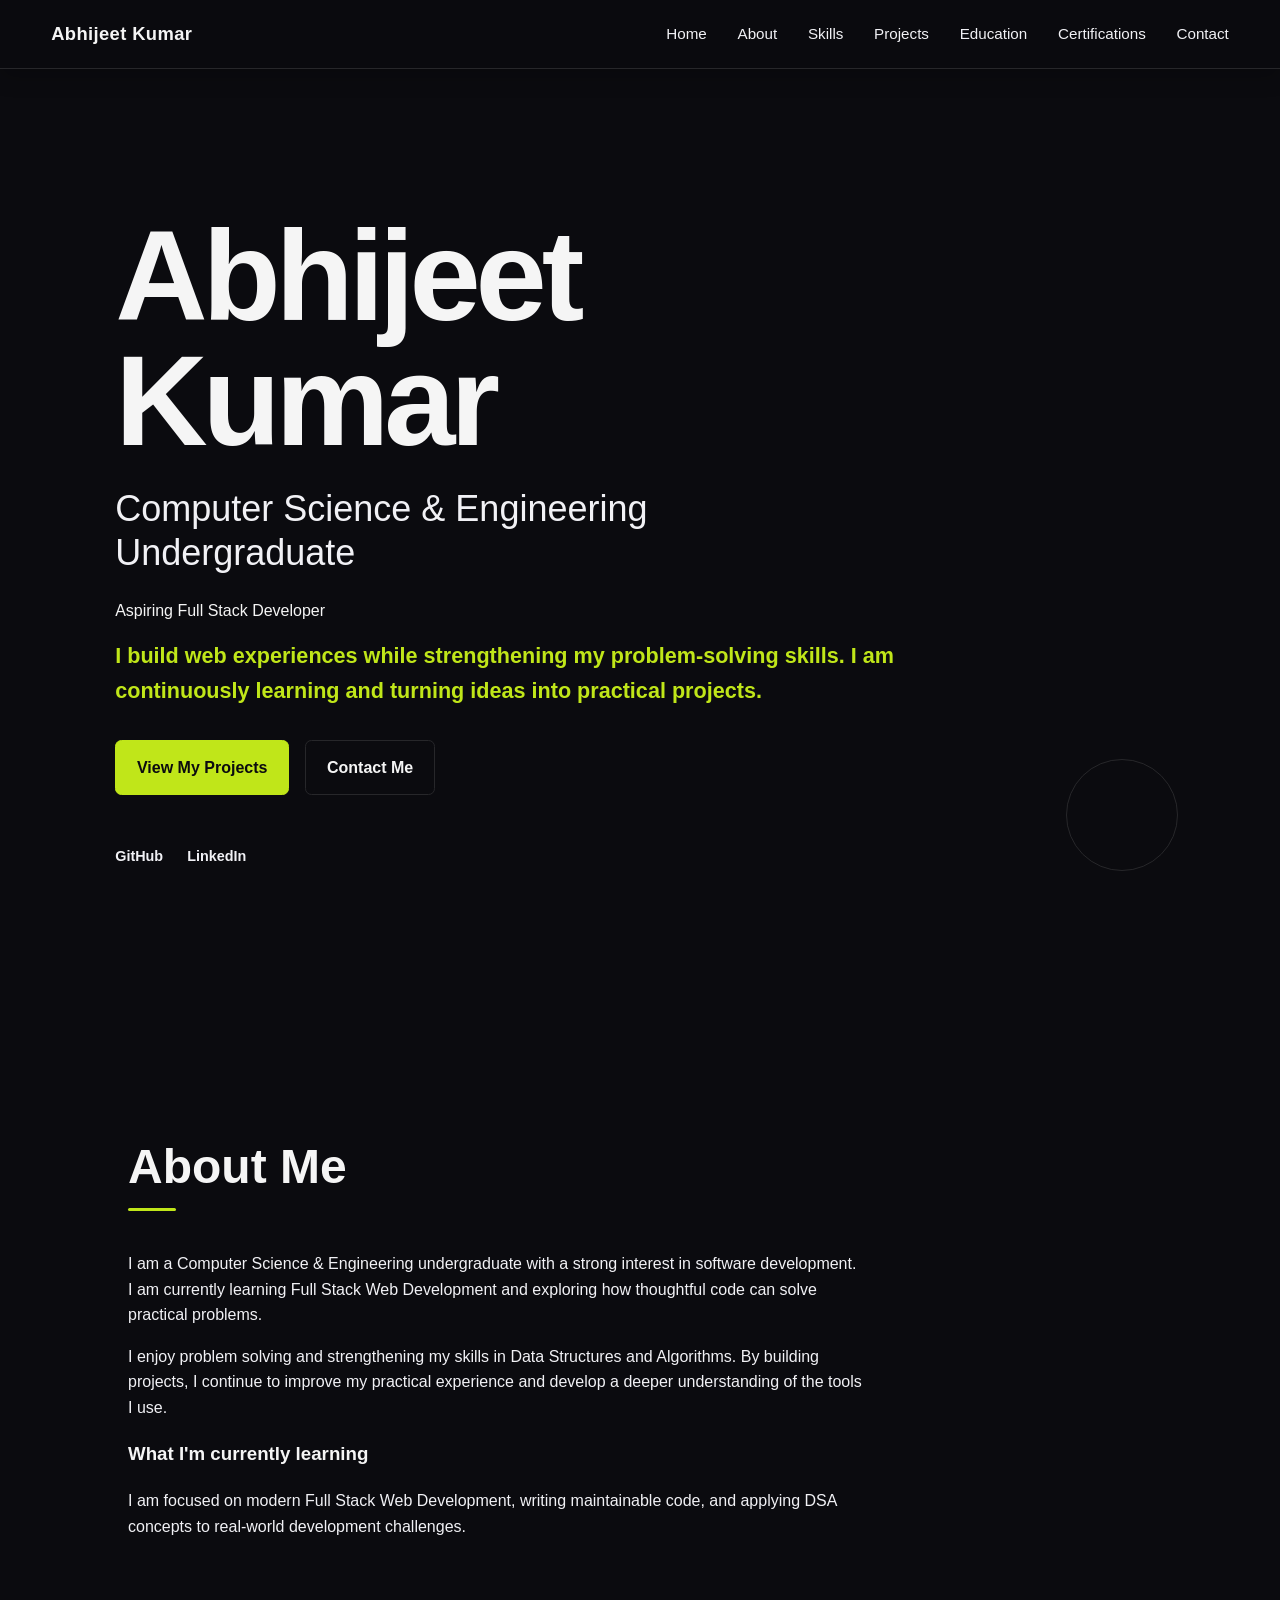
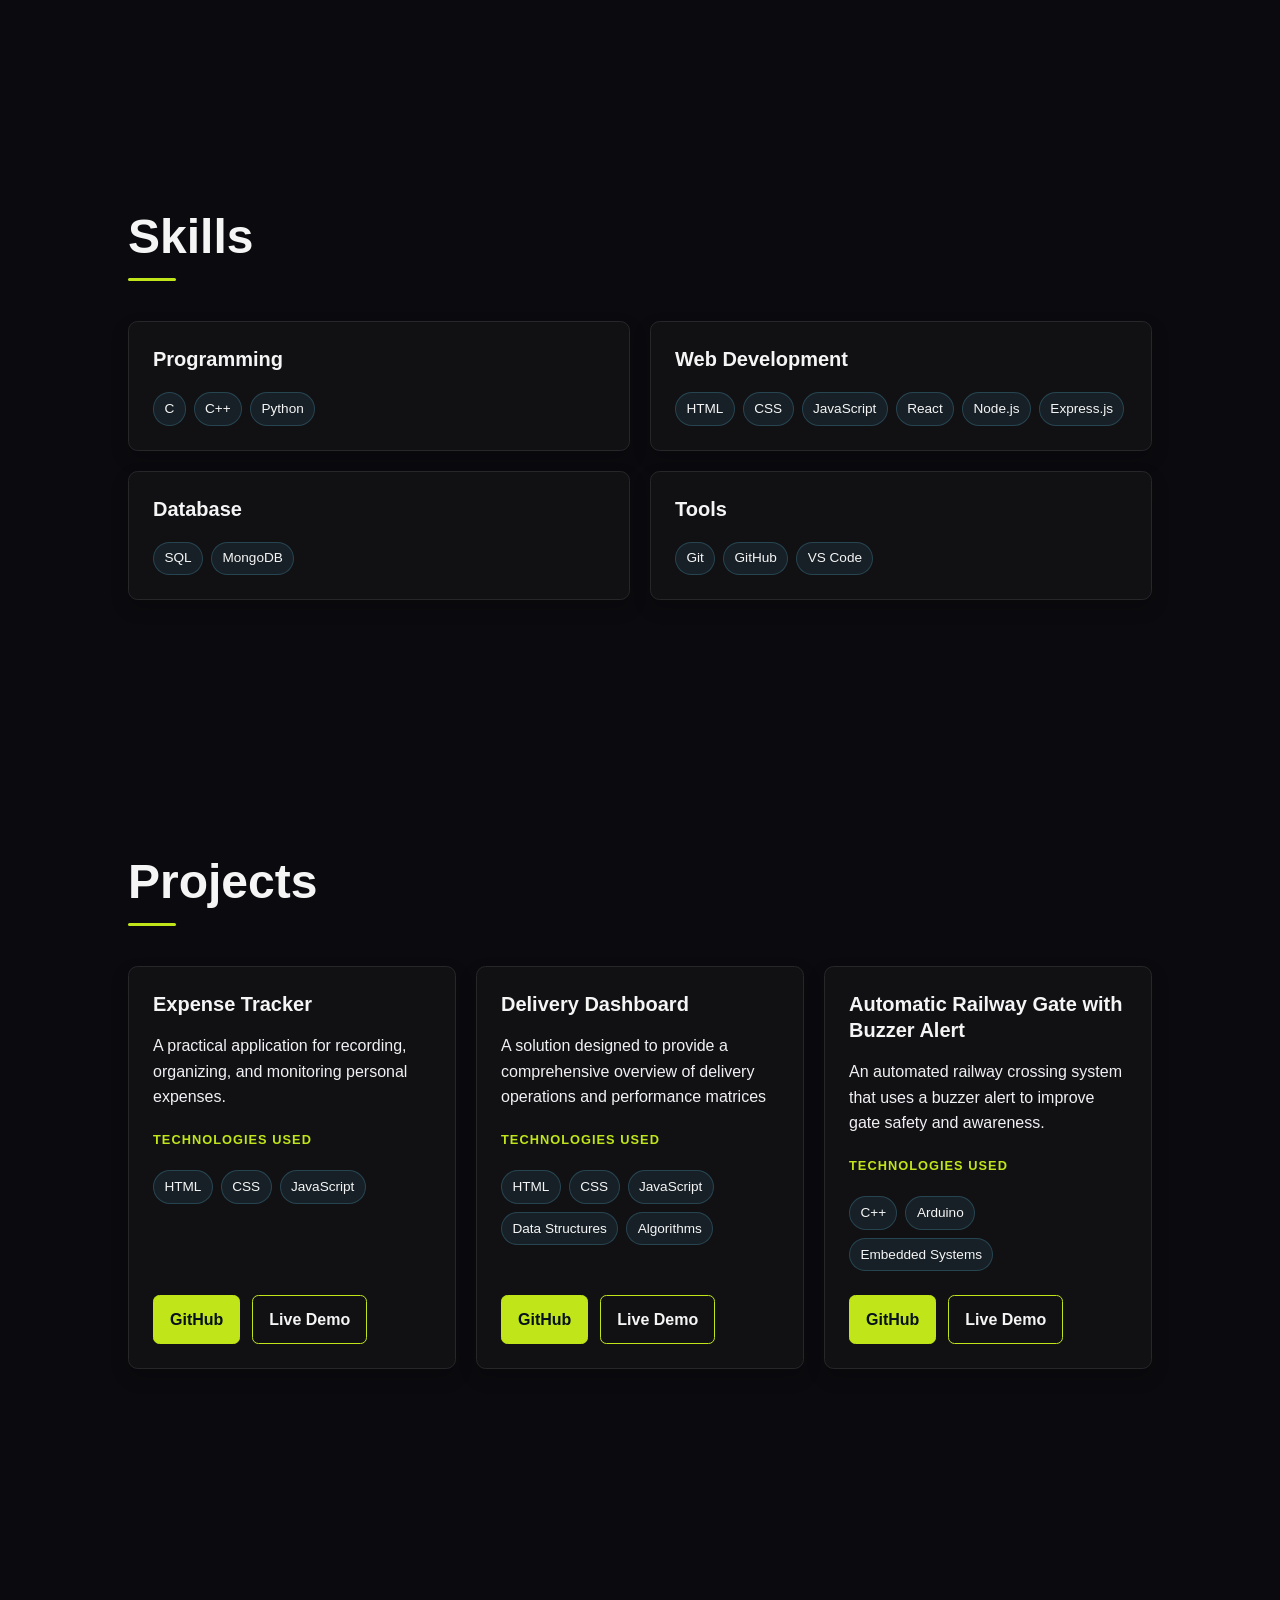
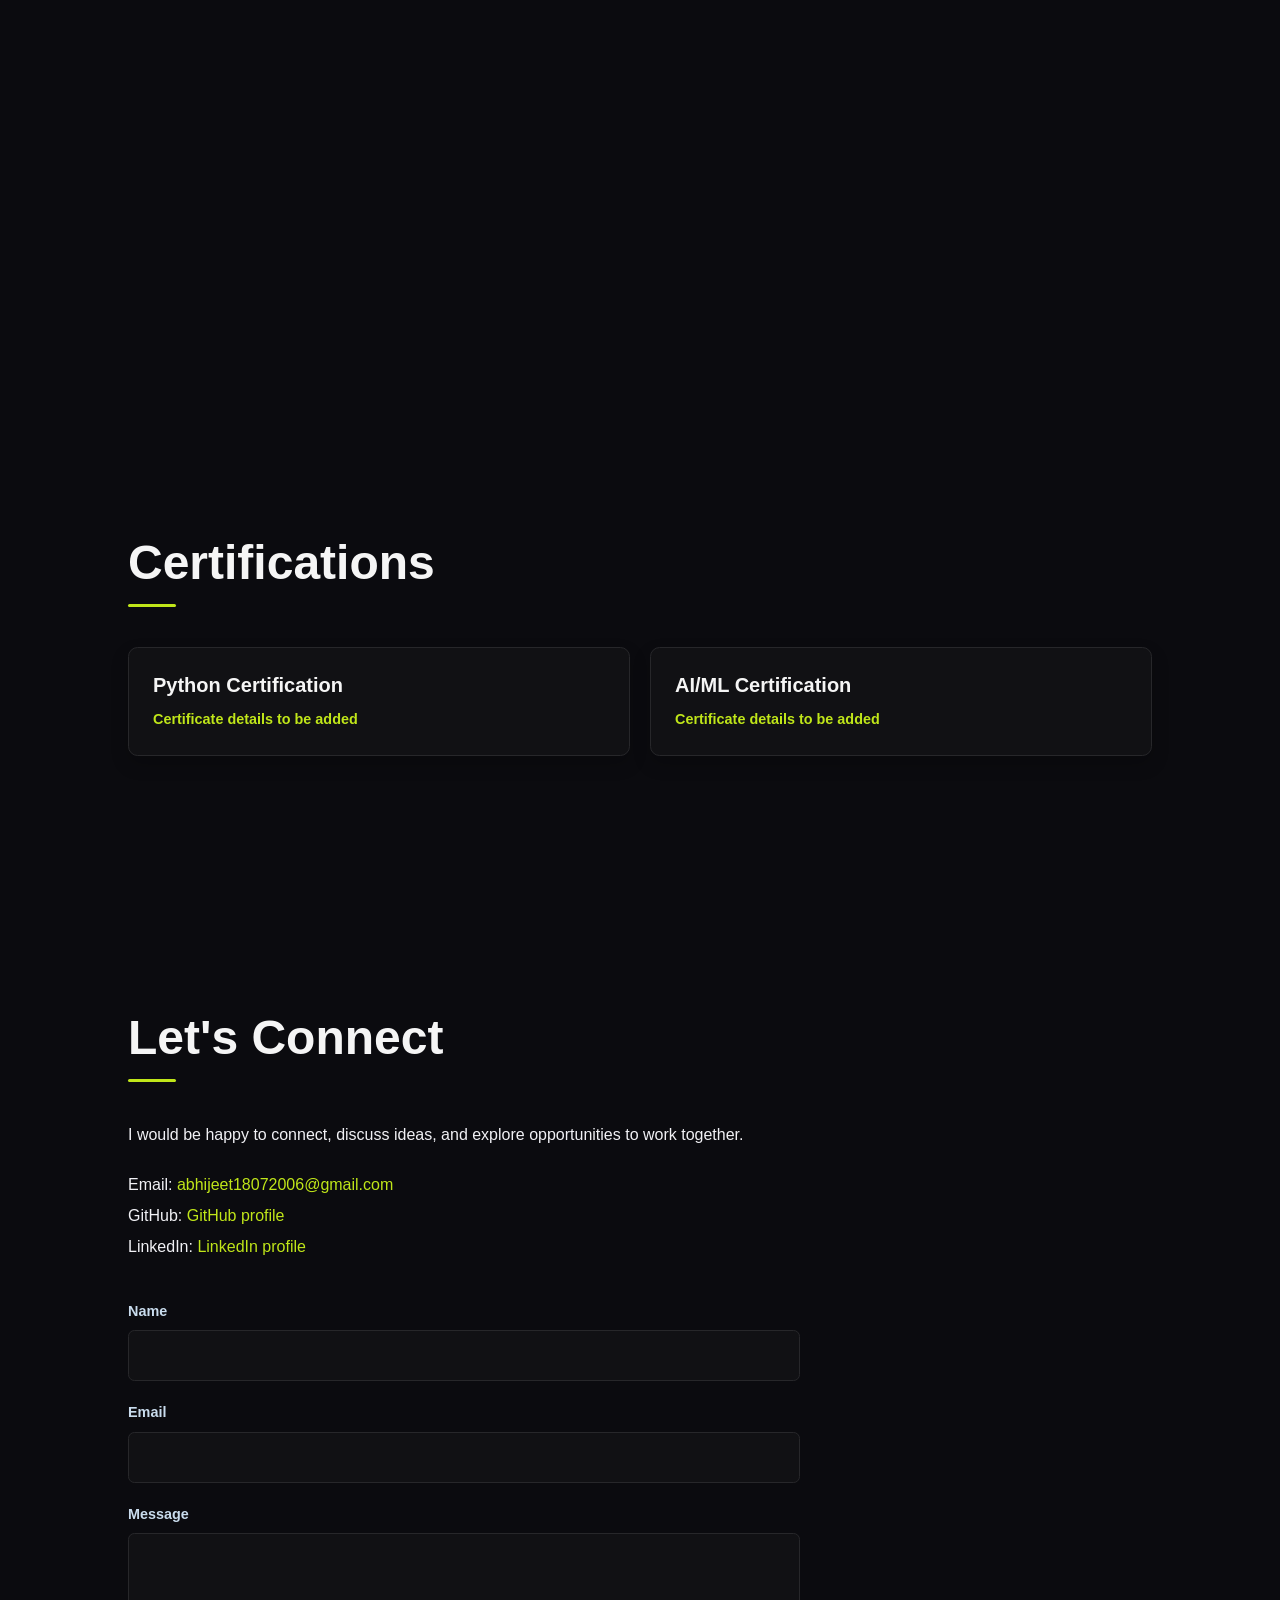
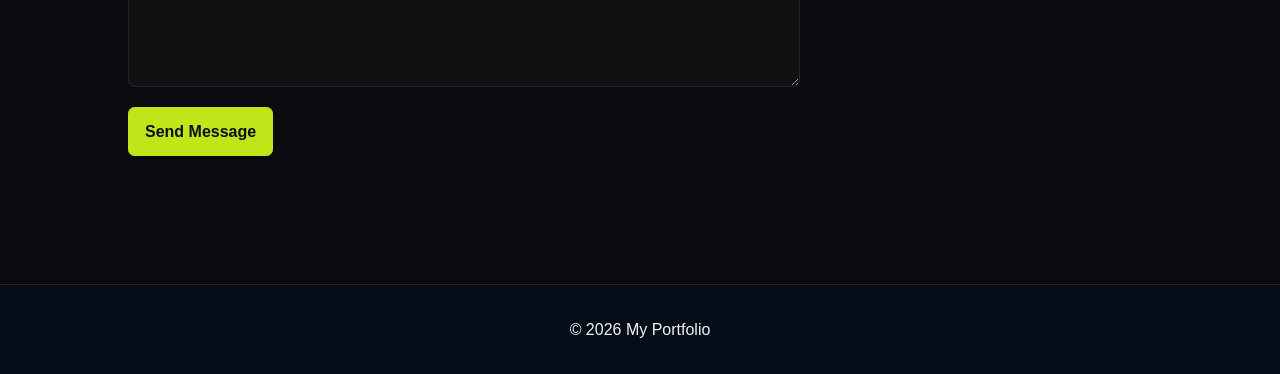
==== PORTFOLIO/index.html @ bab78d8e "Added delivery dashboard project" ====
<!DOCTYPE html>
<html lang="en">
<head>
	<meta charset="UTF-8">
	<meta name="viewport" content="width=device-width, initial-scale=1.0">
	<title>My Portfolio</title>
	<link rel="stylesheet" href="style.css">
</head>
<body>
	<header>
		<nav id="navbar" aria-label="Main navigation">
			<a href="#home">Abhijeet Kumar</a>
			<button type="button" aria-label="Open navigation menu" aria-expanded="false">
				Menu
			</button>
			<ul id="navbar-menu">
				<li><a href="#home">Home</a></li>
				<li><a href="#about">About</a></li>
				<li><a href="#skills">Skills</a></li>
				<li><a href="#projects">Projects</a></li>
				<li><a href="#education">Education</a></li>
				<li><a href="#certifications">Certifications</a></li>
				<li><a href="#contact">Contact</a></li>
			</ul>
		</nav>
	</header>

	<main>
		<section id="home">
			<!-- <p>Hi, I'm</p> -->
			<h1>Abhijeet Kumar</h1>
			<h2>Computer Science &amp; Engineering Undergraduate</h2>
			<p>Aspiring Full Stack Developer</p>
			<p>
				I build web experiences while strengthening my problem-solving skills.
				I am continuously learning and turning ideas into practical projects.
			</p>
			<div>
				<a href="#projects">View My Projects</a>
				<a href="#contact">Contact Me</a>
			</div>
			<nav aria-label="Social links">
				<ul>
					<li><a href="https://github.com/" target="_blank" rel="noopener noreferrer">GitHub</a></li>
					<li><a href="https://www.linkedin.com/" target="_blank" rel="noopener noreferrer">LinkedIn</a></li>
				</ul>
			</nav>
		</section>

		<section id="about">
			<h2>About Me</h2>
			<p>
				I am a Computer Science &amp; Engineering undergraduate with a strong
				interest in software development. I am currently learning Full Stack
				Web Development and exploring how thoughtful code can solve practical
				problems.
			</p>
			<p>
				I enjoy problem solving and strengthening my skills in Data Structures
				and Algorithms. By building projects, I continue to improve my practical
				experience and develop a deeper understanding of the tools I use.
			</p>
			<h3>What I'm currently learning</h3>
			<p>
				I am focused on modern Full Stack Web Development, writing maintainable
				code, and applying DSA concepts to real-world development challenges.
			</p>
		</section>

		<section id="skills">
			<h2>Skills</h2>
			<div class="skills-grid">
				<article class="skill-category">
					<h3>Programming</h3>
					<ul class="skill-list">
						<li>C</li>
						<li>C++</li>
						<li>Python</li>
					</ul>
				</article>

				<article class="skill-category">
					<h3>Web Development</h3>
					<ul class="skill-list">
						<li>HTML</li>
						<li>CSS</li>
						<li>JavaScript</li>
						<li>React</li>
						<li>Node.js</li>
						<li>Express.js</li>
					</ul>
				</article>

				<article class="skill-category">
					<h3>Database</h3>
					<ul class="skill-list">
						<li>SQL</li>
						<li>MongoDB</li>
					</ul>
				</article>

				<article class="skill-category">
					<h3>Tools</h3>
					<ul class="skill-list">
						<li>Git</li>
						<li>GitHub</li>
						<li>VS Code</li>
					</ul>
				</article>
			</div>
		</section>

		<section id="projects">
			<h2>Projects</h2>
			<div class="projects-grid">
				<article class="project-card">
					<h3>Expense Tracker</h3>
					<p>A practical application for recording, organizing, and monitoring personal expenses.</p>
					<h4>Technologies Used</h4>
					<ul class="project-technologies">
						<li>HTML</li>
						<li>CSS</li>
						<li>JavaScript</li>
					</ul>
					<div class="project-links">
						<a href="https://github.com/abhijeet18072006-lgtm/FULL-STACK-JOURNEY/tree/main/Expense-Tracker" target="_blank" rel="noopener noreferrer">GitHub</a>
						<a href="" target="_blank" rel="noopener noreferrer">Live Demo</a>
					</div>
				</article>

				<article class="project-card">
					<h3>Delivery Dashboard</h3>
					<p>A solution designed to provide a comprehensive overview of delivery operations and performance matrices</p>
					<h4>Technologies Used</h4>
					<ul class="project-technologies">
                        
                        
						<li>HTML</li>
                        <li>CSS</li>
						<li>JavaScript</li>
						<li>Data Structures</li>
						<li>Algorithms</li>
					</ul>
					<div class="project-links">
						<a href="https://github.com/abhijeet18072006-lgtm/FULL-STACK-JOURNEY/tree/main/Delivery-Dashboard" target="_blank" rel="noopener noreferrer">GitHub</a>
						<a href="" target="_blank" rel="noopener noreferrer">Live Demo</a>
					</div>
				</article>

				<article class="project-card">
					<h3>Automatic Railway Gate with Buzzer Alert</h3>
					<p>An automated railway crossing system that uses a buzzer alert to improve gate safety and awareness.</p>
					<h4>Technologies Used</h4>
					<ul class="project-technologies">
						<li>C++</li>
						<li>Arduino</li>
						<li>Embedded Systems</li>
					</ul>
					<div class="project-links">
						<a href="#">GitHub</a>
						<a href="#">Live Demo</a>
					</div>
				</article>
			</div>
		</section>

		<section id="education">
			<h2>Education</h2>
			<div class="education-timeline">
				<article class="timeline-item">
					<h3>B.Tech in Computer Science &amp; Engineering</h3>
					<p class="timeline-meta">Degree in progress</p>
					<p class="timeline-description">Computer Science and Engineering undergraduate studies.</p>
				</article>
			</div>
		</section>

		<section id="certifications">
			<h2>Certifications</h2>
			<div class="certifications-grid">
				<article class="certification-card">
					<h3>Python Certification</h3>
					<p class="certification-meta">Certificate details to be added</p>
				</article>

				<article class="certification-card">
					<h3>AI/ML Certification</h3>
					<p class="certification-meta">Certificate details to be added</p>
				</article>
			</div>
		</section>

		<section id="contact">
			<h2>Let's Connect</h2>
			<p>I would be happy to connect, discuss ideas, and explore opportunities to work together.</p>
			<address>
				<p>Email: <a href="mailto:abhijeet18072006@gmail.com">abhijeet18072006@gmail.com</a></p>
				<p>GitHub: <a href="https://github.com/abhijeet18072006-lgtm" target="_blank" rel="noopener noreferrer">GitHub profile</a></p>
				<p>LinkedIn: <a href="https://www.linkedin.com/" target="_blank" rel="noopener noreferrer">LinkedIn profile</a></p>
			</address>

			<form action="#" method="post">
				<div>
					<label for="contact-name">Name</label>
					<input type="text" id="contact-name" name="name" autocomplete="name" required>
				</div>
				<div>
					<label for="contact-email">Email</label>
					<input type="email" id="contact-email" name="email" autocomplete="email" required>
				</div>
				<div>
					<label for="contact-message">Message</label>
					<textarea id="contact-message" name="message" rows="5" required></textarea>
				</div>
				<button type="submit">Send Message</button>
			</form>
		</section>
	</main>

	<footer>
		<p>&copy; 2026 My Portfolio</p>
	</footer>
	<script src="script.js" defer></script>
</body>
</html>
---- PORTFOLIO/style.css ----
/* Global design system */
:root {
	--color-background: #0b0b0f;
	--color-surface: #111114;
	--color-surface-raised: #18181b;
	--color-text: #f5f5f5;
	--color-muted: #f1f1f5;
	--color-accent: #c0e619;
	--color-accent-strong: #e5ff00;
	--color-border: #27272a;
	--color-shadow: rgba(0, 0, 0, 0.2);
	--content-width: 72rem;
	--section-space: clamp(5rem, 10vw, 8rem);
	--radius: 0.6rem;
}

*,
*::before,
*::after {
	box-sizing: border-box;
}

html {
	scroll-behavior: smooth;
}

body {
	margin: 0;
	color: var(--color-text);
	font-family: "Helvetica Neue", "Segoe UI", sans-serif;
	font-size: 1rem;
	line-height: 1.6;
	background: var(--color-background);
}

a,
button,
input,
textarea {
	font: inherit;
}

main > section:not(#home) {
	max-width: var(--content-width);
	margin: 0 auto;
	padding: var(--section-space) clamp(1.25rem, 5vw, 4rem);
	background: var(--color-background);
	scroll-margin-top: 5rem;
}

main > section:not(#home) > h2 {
	margin: 0 0 2.5rem;
	color: var(--color-text);
	font-size: clamp(2rem, 4vw, 3rem);
	line-height: 1.1;
}

main > section:not(#home) > h2::after {
	display: block;
	width: 3rem;
	height: 3px;
	margin-top: 0.9rem;
	content: "";
	background: var(--color-accent);
	border-radius: 999px;
}

main > section:not(#home) p {
	max-width: 46rem;
	color: var(--color-muted);
}

/* Reusable cards and lists */
.skills-grid,
.projects-grid,
.certifications-grid {
	display: grid;
	grid-template-columns: repeat(2, minmax(0, 1fr));
	gap: 1.25rem;
}

.skill-category,
.project-card,
.certification-card,
.timeline-item {
	padding: 1.5rem;
	background: var(--color-surface);
	border: 1px solid var(--color-border);
	border-radius: var(--radius);
	box-shadow: 0 8px 18px var(--color-shadow);
}

.skill-category,
.project-card,
.certification-card {
	transition: border-color 180ms ease, box-shadow 180ms ease, transform 180ms ease;
}

.skill-category:hover,
.project-card:hover,
.certification-card:hover {
	border-color: var(--color-accent);
	box-shadow: 0 10px 22px var(--color-shadow);
	transform: translateY(-4px);
}

.skill-category h3,
.project-card h3,
.certification-card h3,
.timeline-item h3 {
	margin: 0;
	color: var(--color-text);
	font-size: 1.25rem;
	line-height: 1.3;
}

.skill-list,
.project-technologies {
	display: flex;
	flex-wrap: wrap;
	gap: 0.5rem;
	margin: 1.25rem 0 0;
	padding: 0;
	list-style: none;
}

.skill-list li,
.project-technologies li {
	padding: 0.3rem 0.65rem;
	color: var(--color-text);
	font-size: 0.85rem;
	background: rgba(99, 216, 255, 0.08);
	border: 1px solid rgba(99, 216, 255, 0.2);
	border-radius: 999px;
}

/* Projects */
.projects-grid {
	grid-template-columns: repeat(3, minmax(0, 1fr));
}

.project-card {
	display: flex;
	flex-direction: column;
}

.project-card p {
	margin: 1rem 0 0;
}

.project-card h4 {
	margin: 1.25rem 0 0;
	color: var(--color-accent);
	font-size: 0.8rem;
	letter-spacing: 0.08em;
	text-transform: uppercase;
}

.project-links {
	display: flex;
	flex-wrap: wrap;
	gap: 0.75rem;
	margin-top: auto;
	padding-top: 1.5rem;
}

.project-links a,
form button {
	display: inline-block;
	padding: 0.65rem 1rem;
	color: #06111d;
	font-weight: 700;
	text-decoration: none;
	background: var(--color-accent);
	border: 1px solid var(--color-accent);
	border-radius: 0.4rem;
	box-shadow: none;
	transition: background-color 180ms ease, transform 180ms ease;
}

.project-links a:last-child {
	color: var(--color-text);
	background: transparent;
	box-shadow: none;
}

.project-links a:hover,
.project-links a:focus-visible,
form button:hover,
form button:focus-visible {
	background: var(--color-text);
	transform: translateY(-2px);
}

.project-links a:last-child:hover,
.project-links a:last-child:focus-visible {
	color: #06111d;
	background: var(--color-accent);
}

/* Education and certifications */
.education-timeline {
	position: relative;
	padding-left: 1.5rem;
	border-left: 2px solid rgba(99, 216, 255, 0.35);
}

.timeline-item {
	position: relative;
	max-width: 42rem;
}

.timeline-item::before {
	position: absolute;
	top: 1.65rem;
	left: -1.95rem;
	width: 0.75rem;
	height: 0.75rem;
	content: "";
	background: var(--color-accent);
	border: 3px solid var(--color-background);
	border-radius: 50%;
	box-shadow: 0 0 0 1px var(--color-accent);
}

.timeline-meta,
.certification-meta {
	margin: 0.6rem 0 0;
	color: var(--color-accent) !important;
	font-size: 0.9rem;
	font-weight: 600;
}

.timeline-description {
	margin: 0.75rem 0 0;
}

/* Contact and footer */
#contact address {
	margin: 1.5rem 0 2.5rem;
	font-style: normal;
}

#contact address p {
	margin: 0.35rem 0;
}

#contact address a {
	color: var(--color-accent);
	text-decoration: none;
}

#contact address a:hover,
#contact address a:focus-visible {
	color: var(--color-text);
	text-decoration: underline;
}

#contact form {
	display: grid;
	gap: 1.25rem;
	max-width: 42rem;
}

#contact form div {
	display: grid;
	gap: 0.45rem;
}

#contact form label {
	color: #c9dced;
	font-size: 0.9rem;
	font-weight: 600;
}

#contact form input,
#contact form textarea {
	width: 100%;
	padding: 0.75rem 0.85rem;
	color: var(--color-text);
	background: var(--color-surface);
	border: 1px solid var(--color-border);
	border-radius: 0.4rem;
	outline: none;
	transition: border-color 180ms ease, box-shadow 180ms ease;
}

#contact form textarea {
	min-height: 8rem;
	resize: vertical;
}

#contact form input:focus,
#contact form textarea:focus {
	border-color: var(--color-accent);
	box-shadow: 0 0 0 2px rgba(229, 255, 0, 0.12);
}

#contact form button {
	justify-self: start;
	cursor: pointer;
}

footer {
	padding: 2rem 1.25rem;
	color: var(--color-muted);
	text-align: center;
	background: #050d18;
	border-top: 1px solid var(--color-border);
}

footer p {
	margin: 0;
}

@media (max-width: 900px) {
	.projects-grid {
		grid-template-columns: repeat(2, minmax(0, 1fr));
	}
}

@media (max-width: 600px) {
	.skills-grid,
	.projects-grid,
	.certifications-grid {
		grid-template-columns: 1fr;
	}

	main > section:not(#home) {
		padding-right: 1.25rem;
		padding-left: 1.25rem;
	}
}

@media (prefers-reduced-motion: reduce) {
	html {
		scroll-behavior: auto;
	}

	.skill-category,
	.project-card,
	.certification-card,
	.project-links a,
	form button,
	#contact form input,
	#contact form textarea {
		transition: none;
	}
}

/* Navbar */
#navbar {
	position: sticky;
	top: 0;
	z-index: 1000;
	display: flex;
	align-items: center;
	justify-content: space-between;
	gap: 2rem;
	width: 100%;
	padding: 1rem clamp(1.25rem, 4vw, 4rem);
	background: rgba(11, 11, 15, 0.92);
	border-bottom: 1px solid var(--color-border);
	box-shadow: 0 8px 20px var(--color-shadow);
	backdrop-filter: blur(14px);
	-webkit-backdrop-filter: blur(14px);
}

#navbar > a {
	color: var(--color-text);
	font-size: 1.15rem;
	font-weight: 700;
	letter-spacing: 0.02em;
	text-decoration: none;
	white-space: nowrap;
}

#navbar > a:hover,
#navbar > a:focus-visible {
	color: var(--color-accent);
}

#navbar ul {
	display: flex;
	align-items: center;
	justify-content: flex-end;
	gap: clamp(1rem, 2.4vw, 2rem);
	margin: 0;
	padding: 0;
	list-style: none;
}

#navbar li a {
	position: relative;
	display: inline-block;
	padding: 0.35rem 0;
	color: var(--color-muted);
	font-size: 0.95rem;
	text-decoration: none;
	transition: color 180ms ease;
}

#navbar li a::after {
	position: absolute;
	left: 0;
	bottom: 0;
	width: 100%;
	height: 2px;
	content: "";
	background: var(--color-accent);
	transform: scaleX(0);
	transform-origin: right;
	transition: transform 180ms ease;
}

#navbar li a:hover,
#navbar li a:focus-visible {
	color: var(--color-accent);
}

#navbar li a:hover::after,
#navbar li a:focus-visible::after {
	transform: scaleX(1);
	transform-origin: left;
}

#navbar button {
	display: none;
	padding: 0.5rem 0.75rem;
	color: var(--color-accent);
	font: inherit;
	background: transparent;
	border: 1px solid var(--color-border);
	border-radius: 0.4rem;
	cursor: pointer;
}

#navbar button:hover,
#navbar button:focus-visible {
	color: var(--color-background);
	background: var(--color-accent);
}

@media (max-width: 760px) {
	#navbar {
		flex-wrap: wrap;
		gap: 0.85rem 1rem;
	}

	#navbar button {
		display: inline-block;
		margin-left: auto;
	}

	#navbar ul {
		justify-content: center;
		flex-wrap: wrap;
		width: 100%;
		gap: 0.5rem 1.15rem;
	}
}

/* Hero */
#home {
	--hero-cyan: var(--color-accent);
	--hero-blue: var(--color-accent);
	--hero-ink: var(--color-background);
	position: relative;
	display: flex;
	min-height: 100vh;
	flex-direction: column;
	align-items: flex-start;
	justify-content: center;
	overflow: hidden;
	padding: clamp(5rem, 12vw, 9rem) clamp(1.5rem, 9vw, 9rem);
	color: var(--color-text);
	background: var(--color-background);
}

#home::before {
	position: absolute;
	top: 8%;
	right: -12%;
	width: min(42rem, 65vw);
	height: min(42rem, 65vw);
	content: "";
	background: none;
	pointer-events: none;
}

#home::after {
	position: absolute;
	right: 8%;
	bottom: 15%;
	width: 7rem;
	height: 7rem;
	content: "";
	border: 1px solid var(--color-border);
	border-radius: 50%;
	box-shadow: none;
	pointer-events: none;
}

#home > * {
	position: relative;
	z-index: 1;
	max-width: 52rem;
	animation: hero-reveal 700ms ease both;
}

#home > p:first-child {
	margin: 0 0 0.75rem;
	color: var(--hero-cyan);
	font-size: clamp(1.1rem, 2vw, 1.35rem);
	font-weight: 600;
	letter-spacing: 0.12em;
}

#home h1 {
	margin: 0;
	color: var(--color-text);
	font-size: clamp(3.5rem, 10vw, 8rem);
	font-weight: 800;
	line-height: 0.98;
	letter-spacing: -0.04em;
}

#home h2 {
	max-width: 42rem;
	margin: 1.5rem 0 0.5rem;
	color: var(--color-muted);
	font-size: clamp(1.3rem, 3vw, 2.25rem);
	font-weight: 500;
	line-height: 1.2;
}

#home > p:nth-of-type(2) {
	margin: 0;
	color: var(--hero-cyan);
	font-size: clamp(1.05rem, 2vw, 1.35rem);
	font-weight: 700;
}

#home > p:nth-of-type(3) {
	max-width: 38rem;
	margin: 1.5rem 0 0;
	color: var(--color-muted);
	font-size: 1.05rem;
	line-height: 1.8;
}

#home > div {
	display: flex;
	flex-wrap: wrap;
	gap: 1rem;
	margin-top: 2rem;
}

#home > div a {
	display: inline-block;
	padding: 0.85rem 1.3rem;
	color: var(--hero-ink);
	font-weight: 700;
	text-decoration: none;
	background: var(--hero-cyan);
	border: 1px solid var(--hero-cyan);
	border-radius: 0.4rem;
	box-shadow: none;
	transition: transform 180ms ease, background-color 180ms ease;
}

#home > div a:last-child {
	color: var(--color-text);
	background: transparent;
	border-color: var(--color-border);
	box-shadow: none;
}

#home > div a:hover,
#home > div a:focus-visible {
	background: #8be3ff;
	box-shadow: none;
	transform: translateY(-3px);
}

#home > div a:last-child:hover,
#home > div a:last-child:focus-visible {
	color: var(--hero-ink);
	background: var(--hero-cyan);
}

#home > nav {
	margin-top: 3rem;
}

#home > nav ul {
	display: flex;
	gap: 1.5rem;
	margin: 0;
	padding: 0;
	list-style: none;
}

#home > nav a {
	color: var(--color-muted);
	font-size: 0.9rem;
	font-weight: 600;
	text-decoration: none;
	transition: color 180ms ease;
}

#home > nav a:hover,
#home > nav a:focus-visible {
	color: var(--hero-cyan);
}

#home > :nth-child(2) {
	animation-delay: 80ms;
}

#home > :nth-child(3) {
	animation-delay: 160ms;
}

#home > :nth-child(4) {
	animation-delay: 240ms;
}

#home > :nth-child(5) {
	animation-delay: 320ms;
}

#home > :nth-child(6) {
	animation-delay: 400ms;
}

@keyframes hero-reveal {
	from {
		opacity: 0;
		transform: translateY(18px);
	}
	to {
		opacity: 1;
		transform: translateY(0);
	}
}

@media (max-width: 600px) {
	#home {
		min-height: calc(100vh - 5rem);
		padding: 5rem 1.25rem 4rem;
	}

	#home h1 {
		max-width: 100%;
		font-size: clamp(2.5rem, 14vw, 5rem);
		overflow-wrap: break-word;
	}

	#home > div {
		width: 100%;
	}

	#home > div a {
		flex: 1 1 12rem;
		text-align: center;
	}

	#home > nav {
		margin-top: 2.25rem;
	}
}

@media (prefers-reduced-motion: reduce) {
	#home > * {
		animation: none;
	}

	#home > div a,
	#home > nav a {
		transition: none;
	}
}
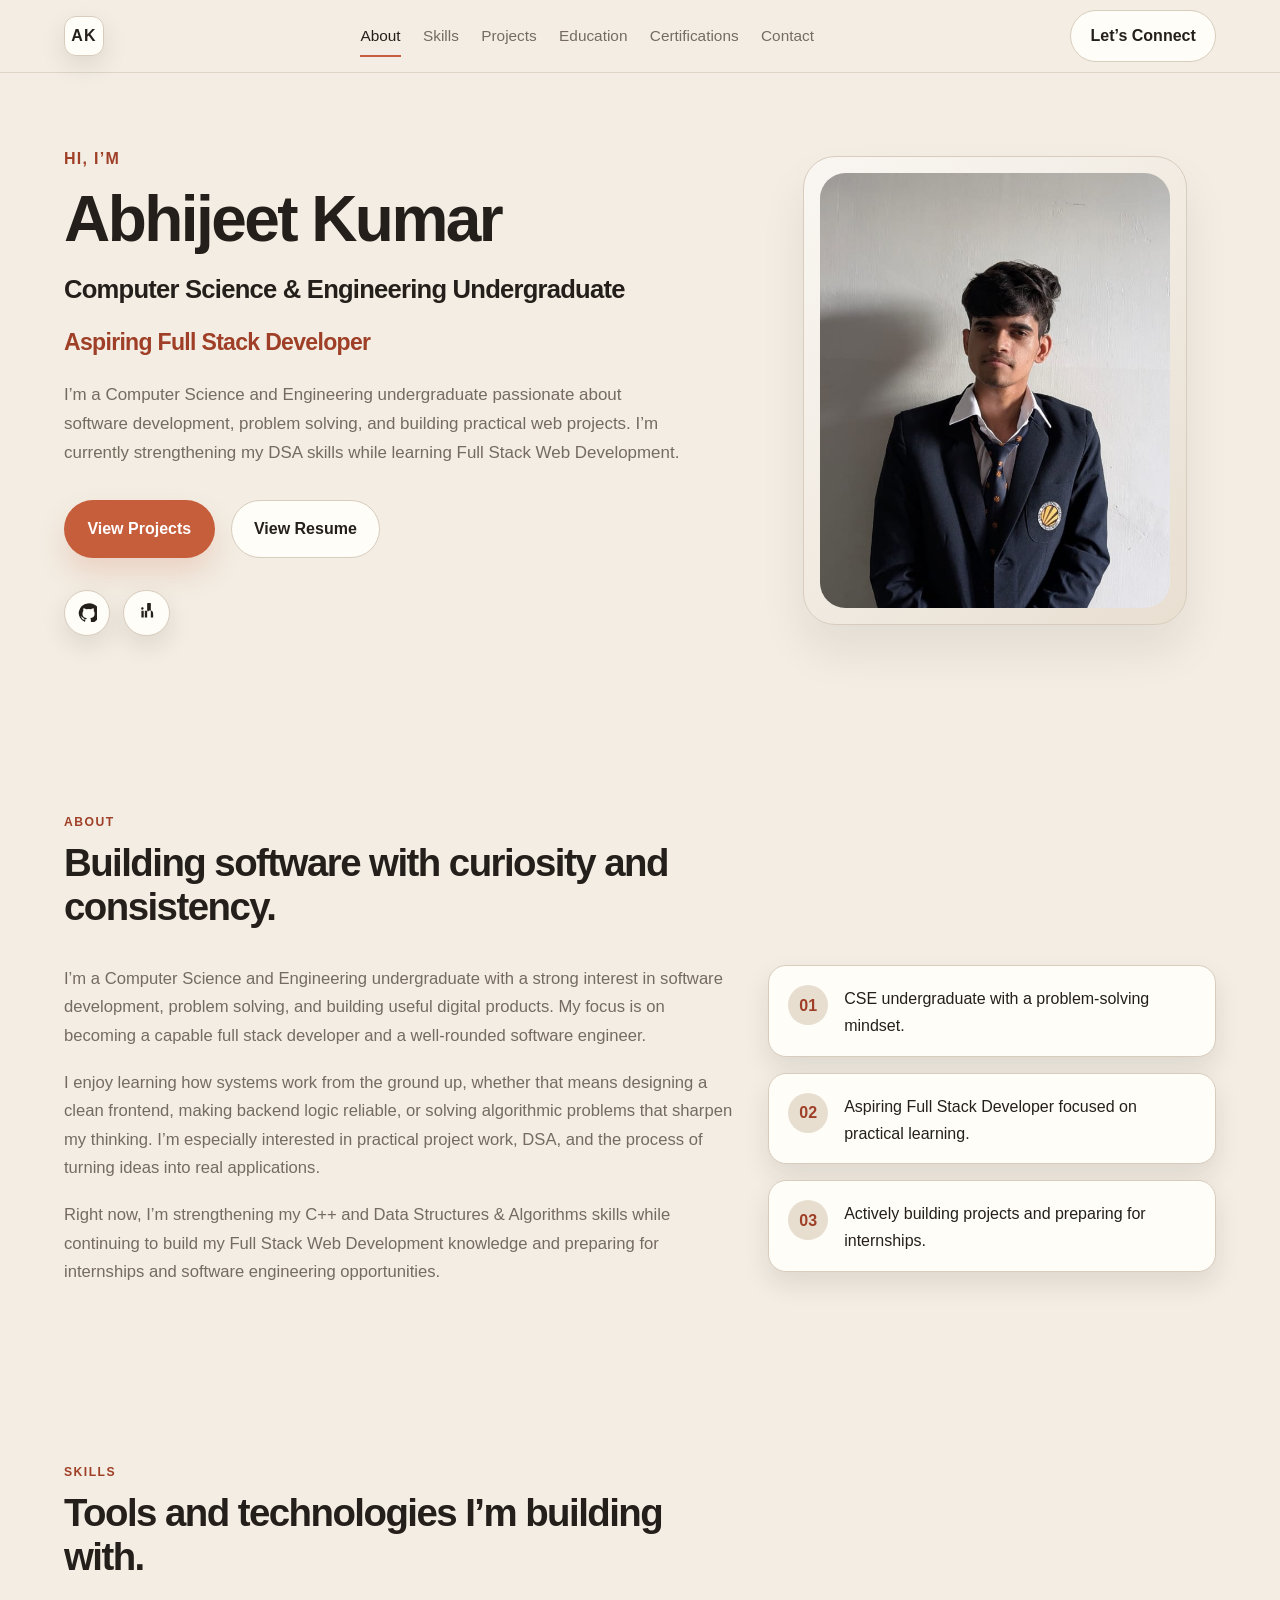
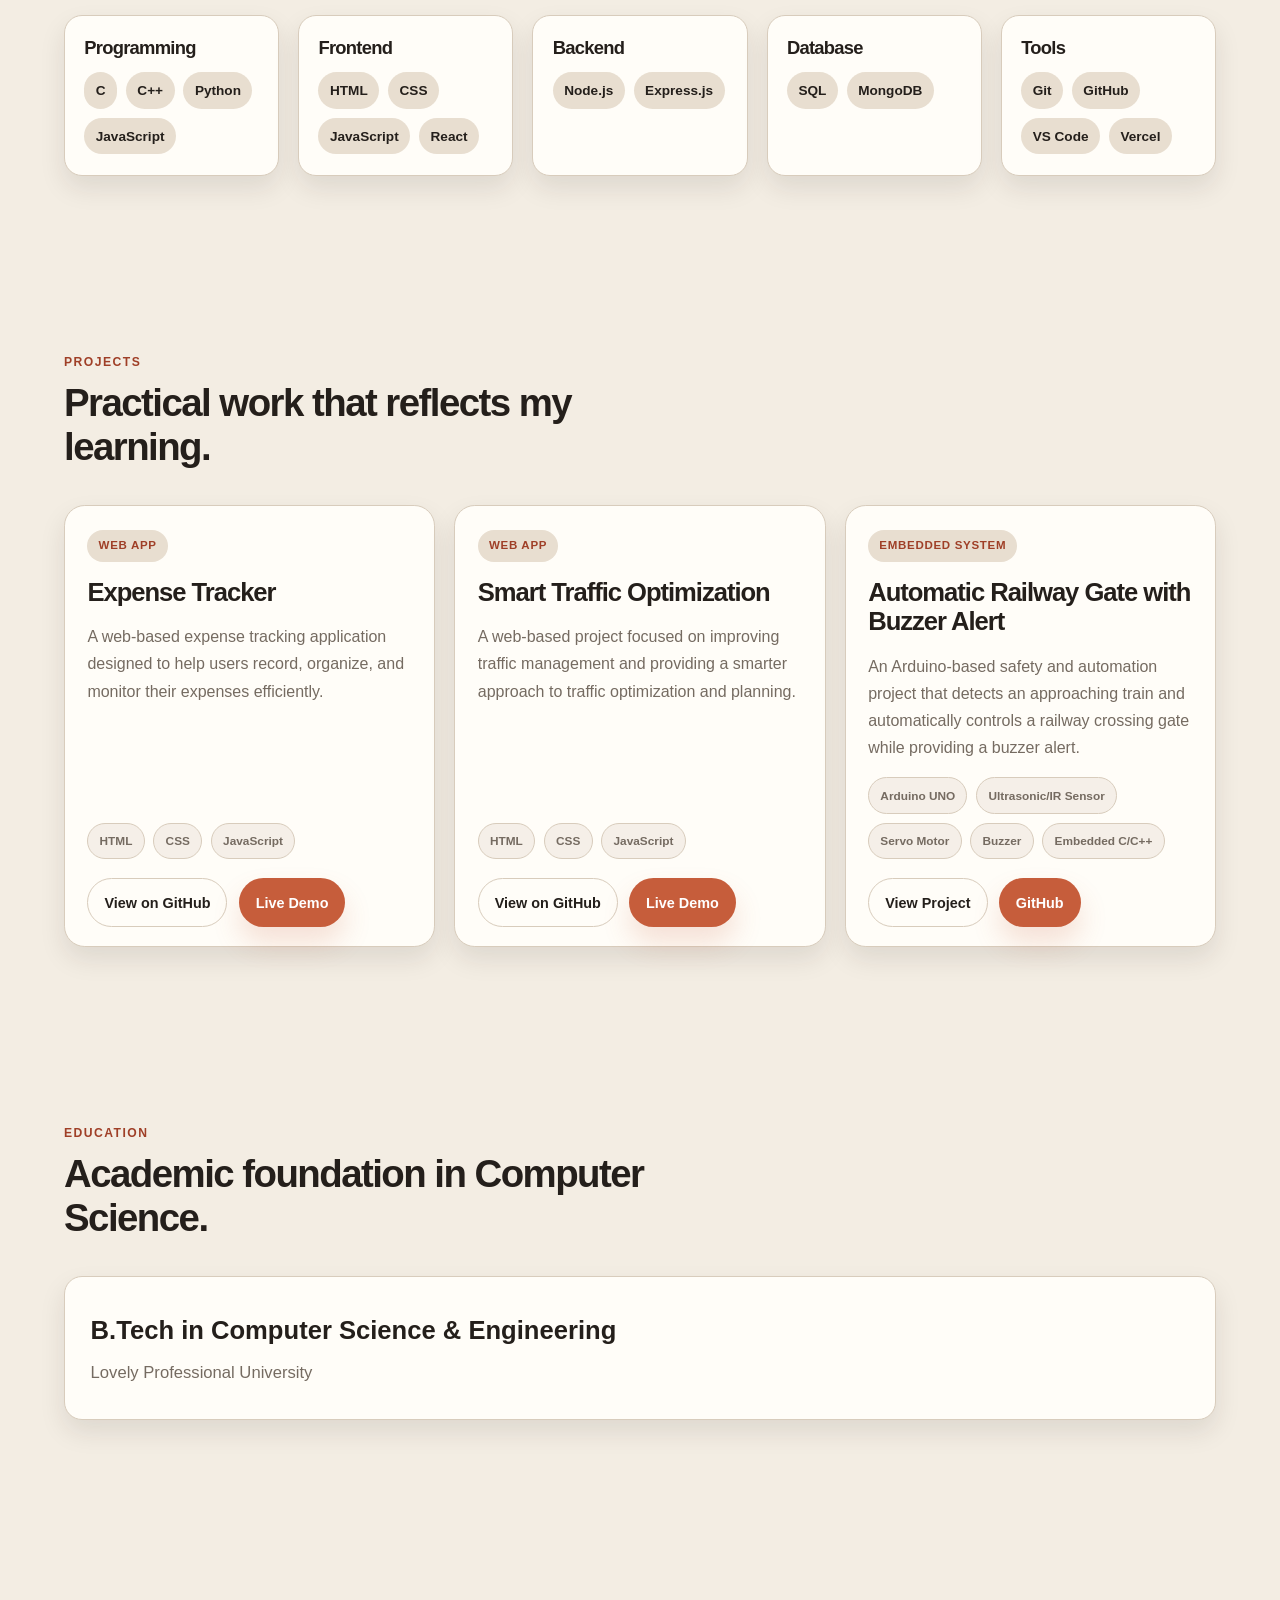
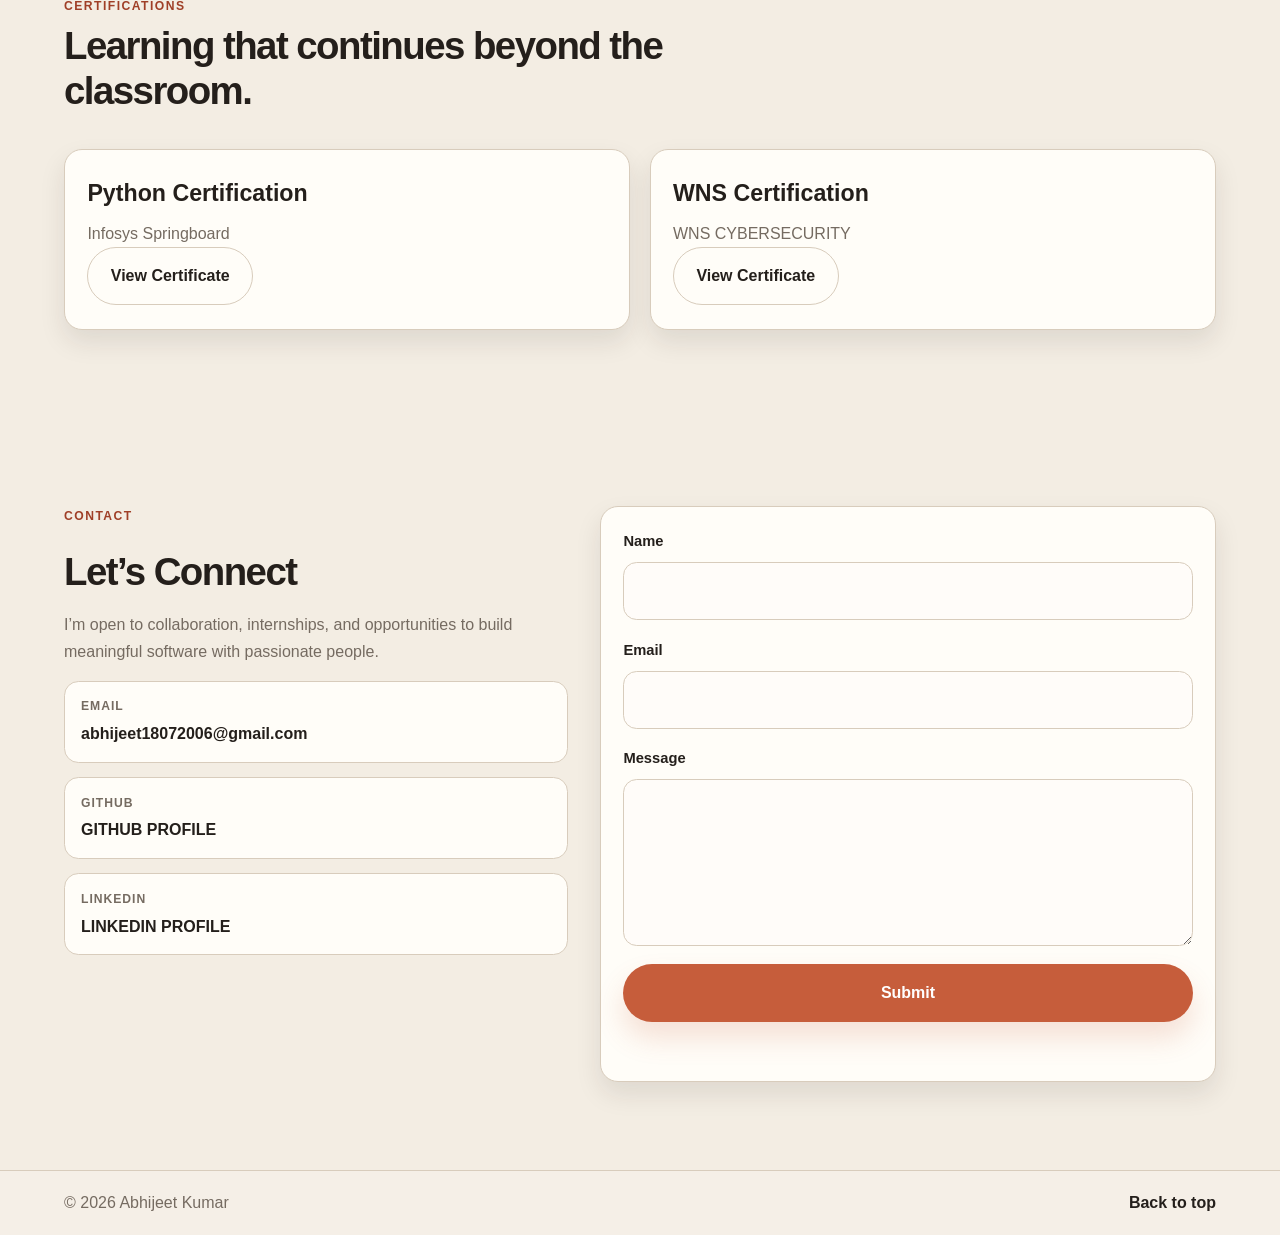
==== commit 0c6812b2: "created my portfolio website" ====
--- a/PORTFOLIO/index.html
+++ b/PORTFOLIO/index.html
@@ -1,225 +1,333 @@
 <!DOCTYPE html>
 <html lang="en">
-<head>
-	<meta charset="UTF-8">
-	<meta name="viewport" content="width=device-width, initial-scale=1.0">
-	<title>My Portfolio</title>
-	<link rel="stylesheet" href="style.css">
-</head>
-<body>
-	<header>
-		<nav id="navbar" aria-label="Main navigation">
-			<a href="#home">Abhijeet Kumar</a>
-			<button type="button" aria-label="Open navigation menu" aria-expanded="false">
-				Menu
-			</button>
-			<ul id="navbar-menu">
-				<li><a href="#home">Home</a></li>
-				<li><a href="#about">About</a></li>
-				<li><a href="#skills">Skills</a></li>
-				<li><a href="#projects">Projects</a></li>
-				<li><a href="#education">Education</a></li>
-				<li><a href="#certifications">Certifications</a></li>
-				<li><a href="#contact">Contact</a></li>
-			</ul>
-		</nav>
-	</header>
-
-	<main>
-		<section id="home">
-			<!-- <p>Hi, I'm</p> -->
-			<h1>Abhijeet Kumar</h1>
-			<h2>Computer Science &amp; Engineering Undergraduate</h2>
-			<p>Aspiring Full Stack Developer</p>
-			<p>
-				I build web experiences while strengthening my problem-solving skills.
-				I am continuously learning and turning ideas into practical projects.
-			</p>
-			<div>
-				<a href="#projects">View My Projects</a>
-				<a href="#contact">Contact Me</a>
-			</div>
-			<nav aria-label="Social links">
-				<ul>
-					<li><a href="https://github.com/" target="_blank" rel="noopener noreferrer">GitHub</a></li>
-					<li><a href="https://www.linkedin.com/" target="_blank" rel="noopener noreferrer">LinkedIn</a></li>
-				</ul>
-			</nav>
-		</section>
-
-		<section id="about">
-			<h2>About Me</h2>
-			<p>
-				I am a Computer Science &amp; Engineering undergraduate with a strong
-				interest in software development. I am currently learning Full Stack
-				Web Development and exploring how thoughtful code can solve practical
-				problems.
-			</p>
-			<p>
-				I enjoy problem solving and strengthening my skills in Data Structures
-				and Algorithms. By building projects, I continue to improve my practical
-				experience and develop a deeper understanding of the tools I use.
-			</p>
-			<h3>What I'm currently learning</h3>
-			<p>
-				I am focused on modern Full Stack Web Development, writing maintainable
-				code, and applying DSA concepts to real-world development challenges.
-			</p>
-		</section>
-
-		<section id="skills">
-			<h2>Skills</h2>
-			<div class="skills-grid">
-				<article class="skill-category">
-					<h3>Programming</h3>
-					<ul class="skill-list">
-						<li>C</li>
-						<li>C++</li>
-						<li>Python</li>
-					</ul>
-				</article>
-
-				<article class="skill-category">
-					<h3>Web Development</h3>
-					<ul class="skill-list">
-						<li>HTML</li>
-						<li>CSS</li>
-						<li>JavaScript</li>
-						<li>React</li>
-						<li>Node.js</li>
-						<li>Express.js</li>
-					</ul>
-				</article>
-
-				<article class="skill-category">
-					<h3>Database</h3>
-					<ul class="skill-list">
-						<li>SQL</li>
-						<li>MongoDB</li>
-					</ul>
-				</article>
-
-				<article class="skill-category">
-					<h3>Tools</h3>
-					<ul class="skill-list">
-						<li>Git</li>
-						<li>GitHub</li>
-						<li>VS Code</li>
-					</ul>
-				</article>
-			</div>
-		</section>
-
-		<section id="projects">
-			<h2>Projects</h2>
-			<div class="projects-grid">
-				<article class="project-card">
-					<h3>Expense Tracker</h3>
-					<p>A practical application for recording, organizing, and monitoring personal expenses.</p>
-					<h4>Technologies Used</h4>
-					<ul class="project-technologies">
-						<li>HTML</li>
-						<li>CSS</li>
-						<li>JavaScript</li>
-					</ul>
-					<div class="project-links">
-						<a href="https://github.com/abhijeet18072006-lgtm/FULL-STACK-JOURNEY/tree/main/Expense-Tracker" target="_blank" rel="noopener noreferrer">GitHub</a>
-						<a href="" target="_blank" rel="noopener noreferrer">Live Demo</a>
-					</div>
-				</article>
-
-				<article class="project-card">
-					<h3>Delivery Dashboard</h3>
-					<p>A solution designed to provide a comprehensive overview of delivery operations and performance matrices</p>
-					<h4>Technologies Used</h4>
-					<ul class="project-technologies">
-                        
-                        
-						<li>HTML</li>
-                        <li>CSS</li>
-						<li>JavaScript</li>
-						<li>Data Structures</li>
-						<li>Algorithms</li>
-					</ul>
-					<div class="project-links">
-						<a href="https://github.com/abhijeet18072006-lgtm/FULL-STACK-JOURNEY/tree/main/Delivery-Dashboard" target="_blank" rel="noopener noreferrer">GitHub</a>
-						<a href="" target="_blank" rel="noopener noreferrer">Live Demo</a>
-					</div>
-				</article>
-
-				<article class="project-card">
-					<h3>Automatic Railway Gate with Buzzer Alert</h3>
-					<p>An automated railway crossing system that uses a buzzer alert to improve gate safety and awareness.</p>
-					<h4>Technologies Used</h4>
-					<ul class="project-technologies">
-						<li>C++</li>
-						<li>Arduino</li>
-						<li>Embedded Systems</li>
-					</ul>
-					<div class="project-links">
-						<a href="#">GitHub</a>
-						<a href="#">Live Demo</a>
-					</div>
-				</article>
-			</div>
-		</section>
-
-		<section id="education">
-			<h2>Education</h2>
-			<div class="education-timeline">
-				<article class="timeline-item">
-					<h3>B.Tech in Computer Science &amp; Engineering</h3>
-					<p class="timeline-meta">Degree in progress</p>
-					<p class="timeline-description">Computer Science and Engineering undergraduate studies.</p>
-				</article>
-			</div>
-		</section>
-
-		<section id="certifications">
-			<h2>Certifications</h2>
-			<div class="certifications-grid">
-				<article class="certification-card">
-					<h3>Python Certification</h3>
-					<p class="certification-meta">Certificate details to be added</p>
-				</article>
-
-				<article class="certification-card">
-					<h3>AI/ML Certification</h3>
-					<p class="certification-meta">Certificate details to be added</p>
-				</article>
-			</div>
-		</section>
-
-		<section id="contact">
-			<h2>Let's Connect</h2>
-			<p>I would be happy to connect, discuss ideas, and explore opportunities to work together.</p>
-			<address>
-				<p>Email: <a href="mailto:abhijeet18072006@gmail.com">abhijeet18072006@gmail.com</a></p>
-				<p>GitHub: <a href="https://github.com/abhijeet18072006-lgtm" target="_blank" rel="noopener noreferrer">GitHub profile</a></p>
-				<p>LinkedIn: <a href="https://www.linkedin.com/" target="_blank" rel="noopener noreferrer">LinkedIn profile</a></p>
-			</address>
-
-			<form action="#" method="post">
-				<div>
-					<label for="contact-name">Name</label>
-					<input type="text" id="contact-name" name="name" autocomplete="name" required>
-				</div>
-				<div>
-					<label for="contact-email">Email</label>
-					<input type="email" id="contact-email" name="email" autocomplete="email" required>
-				</div>
-				<div>
-					<label for="contact-message">Message</label>
-					<textarea id="contact-message" name="message" rows="5" required></textarea>
-				</div>
-				<button type="submit">Send Message</button>
-			</form>
-		</section>
-	</main>
-
-	<footer>
-		<p>&copy; 2026 My Portfolio</p>
-	</footer>
-	<script src="script.js" defer></script>
-</body>
+  <head>
+    <meta charset="UTF-8" />
+    <meta name="viewport" content="width=device-width, initial-scale=1.0" />
+    <meta
+      name="description"
+      content="Portfolio website for Abhijeet Kumar, a Computer Science & Engineering undergraduate and aspiring Full Stack Developer."
+    />
+    <title>Abhijeet Kumar | Portfolio</title>
+    <link rel="stylesheet" href="style.css" />
+  </head>
+  <body>
+    <header class="site-header">
+      <div class="container nav-wrap">
+        <a href="#top" class="brand" aria-label="Abhijeet Kumar home">AK</a>
+
+        <button class="nav-toggle" aria-label="Open navigation" aria-expanded="false">
+          <span></span>
+          
+          <span></span>
+          <span></span>
+        </button>
+
+        <nav class="site-nav" aria-label="Main navigation">
+          <a href="#about">About</a>
+          <a href="#skills">Skills</a>
+          <a href="#projects">Projects</a>
+          <a href="#education">Education</a>
+          <a href="#certifications">Certifications</a>
+          <a href="#contact">Contact</a>
+        </nav>
+
+        <a href="#contact" class="nav-cta">Let’s Connect</a>
+      </div>
+    </header>
+
+    <main id="top">
+      <section class="hero section">
+        <div class="container hero-grid">
+          <div class="hero-copy reveal">
+            <p class="eyebrow">Hi, I’m</p>
+            <h1>Abhijeet Kumar</h1>
+            <p class="highlight">Computer Science &amp; Engineering Undergraduate</p>
+            <p class="sub-highlight">Aspiring Full Stack Developer</p>
+            <p class="intro">
+              I’m a Computer Science and Engineering undergraduate passionate about
+              software development, problem solving, and building practical web projects.
+              I’m currently strengthening my DSA skills while learning Full Stack Web
+              Development.
+            </p>
+
+            <div class="hero-actions">
+              <a class="btn btn-primary" href="#projects">View Projects</a>
+              <a class="btn btn-secondary" href="resume/Abhijeet_CV.pdf" target="_blank" rel="noreferrer">View Resume</a>
+            </div>
+
+            <div class="social-links" aria-label="Social links">
+              <a class="icon-button" href="https://github.com/abhijeet18072006-lgtm" target="_blank" rel="noreferrer" aria-label="GitHub profile">
+                <svg viewBox="0 0 24 24" aria-hidden="true">
+                  <path d="M12 .5A12 12 0 0 0 8.2 23.5c.6.1.8-.3.8-.6v-2.2c-3.3.7-4-1.4-4-1.4-.5-1.4-1.2-1.8-1.2-1.8-1-.7.1-.7.1-.7 1.1.1 1.7 1.2 1.7 1.2 1 .1 1.8 1.3 1.8 1.3.9 1.5 2.4 1.1 3 .9.1-.7.4-1.1.7-1.3-2.7-.3-5.5-1.3-5.5-5.8 0-1.3.5-2.4 1.2-3.3-.1-.3-.5-1.6.1-3.2 0 0 1-.3 3.3 1.2a11.4 11.4 0 0 1 6 0c2.3-1.5 3.3-1.2 3.3-1.2.6 1.6.2 2.9.1 3.2.8.9 1.2 2 1.2 3.3 0 4.5-2.8 5.5-5.5 5.8.4.4.8 1.1.8 2.2v3.3c0 .3.2.7.8.6A12 12 0 0 0 12 .5Z"/>
+                </svg>
+              </a>
+              <a class="icon-button" href="https://www.linkedin.com/in/abhijeet-kumar-b9210a398/" target="_blank" rel="noreferrer" aria-label="LinkedIn profile">
+                <svg viewBox="0 0 24 24" aria-hidden="true">
+                  <path d="M6.94 8.5A1.56 1.56 0 1 1 6.9 5.4a1.56 1.56 0 0 1 .04 3.1ZM5.5 9.8h2.9V18H5.5V9.8Zm5.2 0h2.8v1.1h.1c.4-.7 1.4-1.5 2.9-1.5 3.1 0 3.7 2 3.7 4.7V18h-2.9v-16c0-1.5 0-3.5-2.1-3.5-2.1 0-2.5 1.7-2.5 3.3V18h-2.9V9.8Z"/>
+                </svg>
+              </a>
+            </div>
+          </div>
+
+          <div class="hero-visual reveal">
+            <div class="image-frame">
+              <img src="images/myphotos.jpeg" alt="Portrait of Abhijeet Kumar" />
+            </div>
+          </div>
+        </div>
+      </section>
+
+      <section id="about" class="section">
+        <div class="container section-header reveal">
+          <p class="section-kicker">About</p>
+          <h2>Building software with curiosity and consistency.</h2>
+        </div>
+
+        <div class="container about-grid reveal">
+          <div class="about-copy">
+            <p>
+              I’m a Computer Science and Engineering undergraduate with a strong interest
+              in software development, problem solving, and building useful digital products.
+              My focus is on becoming a capable full stack developer and a well-rounded software engineer.
+            </p>
+            <p>
+              I enjoy learning how systems work from the ground up, whether that means
+              designing a clean frontend, making backend logic reliable, or solving algorithmic
+              problems that sharpen my thinking. I’m especially interested in practical project work,
+              DSA, and the process of turning ideas into real applications.
+            </p>
+            <p>
+              Right now, I’m strengthening my C++ and Data Structures &amp; Algorithms skills while continuing
+              to build my Full Stack Web Development knowledge and preparing for internships and software engineering opportunities.
+            </p>
+          </div>
+
+          <div class="about-points">
+            <div class="mini-card">
+              <span>01</span>
+              <p>CSE undergraduate with a problem-solving mindset.</p>
+            </div>
+            <div class="mini-card">
+              <span>02</span>
+              <p>Aspiring Full Stack Developer focused on practical learning.</p>
+            </div>
+            <div class="mini-card">
+              <span>03</span>
+              <p>Actively building projects and preparing for internships.</p>
+            </div>
+          </div>
+        </div>
+      </section>
+
+      <section id="skills" class="section">
+        <div class="container section-header reveal">
+          <p class="section-kicker">Skills</p>
+          <h2>Tools and technologies I’m building with.</h2>
+        </div>
+
+        <div class="container skills-grid reveal">
+          <article class="skill-card">
+            <h3>Programming</h3>
+            <ul>
+              <li>C</li>
+              <li>C++</li>
+              <li>Python</li>
+              <li>JavaScript</li>
+            </ul>
+          </article>
+
+          <article class="skill-card">
+            <h3>Frontend</h3>
+            <ul>
+              <li>HTML</li>
+              <li>CSS</li>
+              <li>JavaScript</li>
+              <li>React</li>
+            </ul>
+          </article>
+
+          <article class="skill-card">
+            <h3>Backend</h3>
+            <ul>
+              <li>Node.js</li>
+              <li>Express.js</li>
+            </ul>
+          </article>
+
+          <article class="skill-card">
+            <h3>Database</h3>
+            <ul>
+              <li>SQL</li>
+              <li>MongoDB</li>
+            </ul>
+          </article>
+
+          <article class="skill-card">
+            <h3>Tools</h3>
+            <ul>
+              <li>Git</li>
+              <li>GitHub</li>
+              <li>VS Code</li>
+              <li>Vercel</li>
+            </ul>
+          </article>
+        </div>
+      </section>
+
+      <section id="projects" class="section">
+        <div class="container section-header reveal">
+          <p class="section-kicker">Projects</p>
+          <h2>Practical work that reflects my learning.</h2>
+        </div>
+
+        <div class="container projects-grid reveal">
+          <article class="project-card">
+            <div class="project-meta">
+              <span>Web App</span>
+            </div>
+            <h3>Expense Tracker</h3>
+            <p>
+              A web-based expense tracking application designed to help users record,
+              organize, and monitor their expenses efficiently.
+            </p>
+            <div class="tech-stack">
+              <span>HTML</span>
+              <span>CSS</span>
+              <span>JavaScript</span>
+            </div>
+            <div class="project-actions">
+              <a class="btn btn-ghost small" href="https://github.com/abhijeet18072006-lgtm/FULL-STACK-JOURNEY/tree/main/Expense-Tracker" target="_blank" rel="noreferrer">View on GitHub</a>
+              <a class="btn btn-primary small" href="https://abhijeet18072006-lgtm.github.io/Expense-Tracker/" target="_blank" rel="noreferrer">Live Demo</a>
+            </div>
+          </article>
+
+          <article class="project-card">
+            <div class="project-meta">
+              <span>Web App</span>
+            </div>
+            <h3>Smart Traffic Optimization</h3>
+            <p>
+              A web-based project focused on improving traffic management and providing a
+              smarter approach to traffic optimization and planning.
+            </p>
+            <div class="tech-stack">
+              <span>HTML</span>
+              <span>CSS</span>
+              <span>JavaScript</span>
+            </div>
+            <div class="project-actions">
+              <a class="btn btn-ghost small" href="[GITHUB URL]" target="_blank" rel="noreferrer">View on GitHub</a>
+              <a class="btn btn-primary small" href="[LIVE DEMO URL]" target="_blank" rel="noreferrer">Live Demo</a>
+            </div>
+          </article>
+
+          <article class="project-card">
+            <div class="project-meta">
+              <span>Embedded System</span>
+            </div>
+            <h3>Automatic Railway Gate with Buzzer Alert</h3>
+            <p>
+              An Arduino-based safety and automation project that detects an approaching train
+              and automatically controls a railway crossing gate while providing a buzzer alert.
+            </p>
+            <div class="tech-stack">
+              <span>Arduino UNO</span>
+              <span>Ultrasonic/IR Sensor</span>
+              <span>Servo Motor</span>
+              <span>Buzzer</span>
+              <span>Embedded C/C++</span>
+            </div>
+            <div class="project-actions">
+              <a class="btn btn-ghost small" href="[PROJECT URL]" target="_blank" rel="noreferrer">View Project</a>
+              <a class="btn btn-primary small" href="[GITHUB URL]" target="_blank" rel="noreferrer">GitHub</a>
+            </div>
+          </article>
+        </div>
+      </section>
+
+      <section id="education" class="section">
+        <div class="container section-header reveal">
+          <p class="section-kicker">Education</p>
+          <h2>Academic foundation in Computer Science.</h2>
+        </div>
+
+        <div class="container education-box reveal">
+          <div class="education-item">
+            <p class="degree">B.Tech in Computer Science &amp; Engineering</p>
+            <p class="institution">Lovely Professional University</p>
+          </div>
+        </div>
+      </section>
+
+      <section id="certifications" class="section">
+        <div class="container section-header reveal">
+          <p class="section-kicker">Certifications</p>
+          <h2>Learning that continues beyond the classroom.</h2>
+        </div>
+
+        <div class="container cert-grid reveal">
+          <article class="cert-card">
+            <p class="cert-name">Python Certification</p>
+            <p class="cert-provider">Infosys Springboard</p>
+            <a class="btn btn-secondary" href="certificates/python-certificate.jpg" target="_blank" rel="noopener noreferrer">View Certificate</a>
+          </article>
+          
+
+          <article class="cert-card">
+            <p class="cert-name">WNS Certification</p>
+            <p class="cert-provider">WNS CYBERSECURITY</p>
+            <a class="btn btn-secondary" href="certificates/CYBERSMART.png" target="_blank" rel="noopener noreferrer">View Certificate</a>
+          </article>
+        </div>
+      </section>
+
+      <section id="contact" class="section contact-section">
+        <div class="container contact-grid reveal">
+          <div class="contact-copy">
+            <p class="section-kicker">Contact</p>
+            <h2>Let’s Connect</h2>
+            <p>
+              I’m open to collaboration, internships, and opportunities to build meaningful
+              software with passionate people.
+            </p>
+
+            <ul class="contact-list">
+              <li><span>Email</span><a href="mailto:abhijeet18072006@gmail.com">abhijeet18072006@gmail.com</a></li>
+              <li><span>GitHub</span><a href="https://github.com/abhijeet18072006-lgtm" target="_blank" rel="noreferrer">GITHUB PROFILE</a></li>
+              <li><span>LinkedIn</span><a href="https://www.linkedin.com/in/abhijeet-kumar-b9210a398/" target="_blank" rel="noreferrer">LINKEDIN PROFILE </a></li>
+            </ul>
+          </div>
+
+          <form class="contact-form" id="contactForm">
+            <div class="field-row">
+              <label for="name">Name</label>
+              <input id="name" name="name" type="text" required />
+            </div>
+
+            <div class="field-row">
+              <label for="email">Email</label>
+              <input id="email" name="email" type="email" required />
+            </div>
+
+            <div class="field-row">
+              <label for="message">Message</label>
+              <textarea id="message" name="message" rows="5" required></textarea>
+            </div>
+
+            <button class="btn btn-primary" type="submit">Submit</button>
+            <p class="form-status" aria-live="polite"></p>
+          </form>
+        </div>
+      </section>
+    </main>
+
+    <footer class="site-footer">
+      <div class="container footer-wrap">
+        <p>© 2026 Abhijeet Kumar</p>
+        <a href="#top">Back to top</a>
+      </div>
+    </footer>
+
+    <script src="script.js"></script>
+  </body>
 </html>
--- a/PORTFOLIO/style.css
+++ b/PORTFOLIO/style.css
@@ -1,683 +1,769 @@
-/* Global design system */
 :root {
-	--color-background: #0b0b0f;
-	--color-surface: #111114;
-	--color-surface-raised: #18181b;
-	--color-text: #f5f5f5;
-	--color-muted: #f1f1f5;
-	--color-accent: #c0e619;
-	--color-accent-strong: #e5ff00;
-	--color-border: #27272a;
-	--color-shadow: rgba(0, 0, 0, 0.2);
-	--content-width: 72rem;
-	--section-space: clamp(5rem, 10vw, 8rem);
-	--radius: 0.6rem;
-}
-
-*,
-*::before,
-*::after {
-	box-sizing: border-box;
+  --bg: #f3ede3;
+  --surface: #fffdf8;
+  --raised: #e8ded0;
+  --text: #241f1b;
+  --muted: #756b61;
+  --accent: #c65d3b;
+  --accent-strong: #9f3f27;
+  --border: #d8ccbc;
+  --shadow: rgba(36, 31, 27, 0.1);
+  --radius: 1.125rem;
+  --content-width: 72rem;
+  --transition: 180ms ease;
+}
+
+* {
+  box-sizing: border-box;
 }
 
 html {
-	scroll-behavior: smooth;
+  scroll-behavior: smooth;
 }
 
 body {
-	margin: 0;
-	color: var(--color-text);
-	font-family: "Helvetica Neue", "Segoe UI", sans-serif;
-	font-size: 1rem;
-	line-height: 1.6;
-	background: var(--color-background);
-}
-
-a,
+  margin: 0;
+  background: var(--bg);
+  color: var(--text);
+  font-family: "Segoe UI", Tahoma, Geneva, Verdana, sans-serif;
+  line-height: 1.7;
+}
+
+a {
+  color: inherit;
+  text-decoration: none;
+}
+
+img {
+  max-width: 100%;
+  display: block;
+}
+
 button,
 input,
 textarea {
-	font: inherit;
-}
-
-main > section:not(#home) {
-	max-width: var(--content-width);
-	margin: 0 auto;
-	padding: var(--section-space) clamp(1.25rem, 5vw, 4rem);
-	background: var(--color-background);
-	scroll-margin-top: 5rem;
-}
-
-main > section:not(#home) > h2 {
-	margin: 0 0 2.5rem;
-	color: var(--color-text);
-	font-size: clamp(2rem, 4vw, 3rem);
-	line-height: 1.1;
-}
-
-main > section:not(#home) > h2::after {
-	display: block;
-	width: 3rem;
-	height: 3px;
-	margin-top: 0.9rem;
-	content: "";
-	background: var(--color-accent);
-	border-radius: 999px;
-}
-
-main > section:not(#home) p {
-	max-width: 46rem;
-	color: var(--color-muted);
-}
-
-/* Reusable cards and lists */
+  font: inherit;
+}
+
+.container {
+  width: min(var(--content-width), calc(100% - 2rem));
+  margin: 0 auto;
+}
+
+.section {
+  padding: 5.5rem 0;
+}
+
+.section-header {
+  margin-bottom: 2.25rem;
+}
+
+.section-kicker {
+  margin: 0 0 0.5rem;
+  font-size: 0.76rem;
+  letter-spacing: 0.12em;
+  text-transform: uppercase;
+  color: var(--accent-strong);
+  font-weight: 700;
+}
+
+h1,
+h2,
+h3 {
+  margin: 0;
+  line-height: 1.15;
+  letter-spacing: -0.04em;
+  color: var(--text);
+}
+
+h1 {
+  font-size: clamp(2.5rem, 5vw, 4.4rem);
+  font-weight: 800;
+}
+
+h2 {
+  font-size: clamp(2rem, 3vw, 2.8rem);
+  font-weight: 700;
+  max-width: 40rem;
+}
+
+h3 {
+  font-size: clamp(1.3rem, 2vw, 1.6rem);
+  font-weight: 700;
+}
+
+p {
+  margin: 0;
+  color: var(--muted);
+}
+
+.site-header {
+  position: sticky;
+  top: 0;
+  z-index: 20;
+  background: rgba(243, 237, 227, 0.88);
+  backdrop-filter: blur(14px);
+  border-bottom: 1px solid rgba(216, 204, 188, 0.7);
+}
+
+.nav-wrap {
+  display: flex;
+  align-items: center;
+  justify-content: space-between;
+  gap: 1rem;
+  min-height: 4.5rem;
+}
+
+.brand {
+  display: inline-flex;
+  align-items: center;
+  justify-content: center;
+  width: 2.5rem;
+  height: 2.5rem;
+  border-radius: 0.75rem;
+  background: var(--surface);
+  border: 1px solid var(--border);
+  box-shadow: 0 10px 24px var(--shadow);
+  font-weight: 800;
+  letter-spacing: 0.08em;
+}
+
+.site-nav {
+  display: flex;
+  align-items: center;
+  gap: 1.4rem;
+  font-size: 0.96rem;
+  color: var(--muted);
+}
+
+.site-nav a {
+  position: relative;
+  padding: 0.35rem 0;
+  transition: color var(--transition);
+}
+
+.site-nav a::after {
+  content: "";
+  position: absolute;
+  left: 0;
+  bottom: -0.15rem;
+  width: 100%;
+  height: 2px;
+  background: var(--accent);
+  transform: scaleX(0);
+  transform-origin: left;
+  transition: transform var(--transition);
+}
+
+.site-nav a:hover,
+.site-nav a.active {
+  color: var(--text);
+}
+
+.site-nav a:hover::after,
+.site-nav a.active::after {
+  transform: scaleX(1);
+}
+
+.nav-cta {
+  display: inline-flex;
+  align-items: center;
+  justify-content: center;
+  padding: 0.7rem 1.2rem;
+  border-radius: 999px;
+  border: 1px solid var(--border);
+  background: var(--surface);
+  color: var(--text);
+  font-weight: 600;
+  transition: transform var(--transition), border-color var(--transition), background var(--transition);
+}
+
+.nav-cta:hover,
+.btn:hover,
+.icon-button:hover {
+  transform: translateY(-1px);
+}
+
+.nav-toggle {
+  display: none;
+  width: 2.8rem;
+  height: 2.8rem;
+  border: 1px solid var(--border);
+  border-radius: 0.75rem;
+  background: var(--surface);
+  padding: 0.7rem 0.65rem;
+  cursor: pointer;
+}
+
+.nav-toggle span {
+  display: block;
+  width: 100%;
+  height: 2px;
+  background: var(--text);
+  border-radius: 999px;
+  margin: 0.25rem 0;
+}
+
+.hero {
+  padding-top: 4.5rem;
+}
+
+.hero-grid {
+  display: grid;
+  grid-template-columns: 1.2fr 0.8fr;
+  align-items: center;
+  gap: 3rem;
+}
+
+.hero-copy {
+  max-width: 42rem;
+}
+
+.eyebrow {
+  font-size: 1rem;
+  letter-spacing: 0.08em;
+  text-transform: uppercase;
+  font-weight: 700;
+  color: var(--accent-strong);
+  margin-bottom: 0.7rem;
+}
+
+.highlight,
+.sub-highlight {
+  font-weight: 700;
+  letter-spacing: -0.03em;
+  margin-top: 0.7rem;
+}
+
+.highlight {
+  font-size: clamp(1.2rem, 2vw, 1.8rem);
+  color: var(--text);
+}
+
+.sub-highlight {
+  font-size: clamp(1.05rem, 1.8vw, 1.45rem);
+  color: var(--accent-strong);
+}
+
+.intro {
+  margin-top: 1.2rem;
+  max-width: 39rem;
+  font-size: 1.06rem;
+  color: var(--muted);
+}
+
+.hero-actions {
+  display: flex;
+  flex-wrap: wrap;
+  gap: 1rem;
+  margin-top: 2rem;
+}
+
+.btn {
+  display: inline-flex;
+  align-items: center;
+  justify-content: center;
+  border-radius: 999px;
+  padding: 0.9rem 1.4rem;
+  font-weight: 700;
+  border: 1px solid transparent;
+  transition: transform var(--transition), box-shadow var(--transition), border-color var(--transition), background var(--transition), color var(--transition);
+}
+
+.btn.small {
+  padding: 0.7rem 1rem;
+  font-size: 0.9rem;
+}
+
+.btn-primary {
+  background: var(--accent);
+  color: #fff;
+  box-shadow: 0 16px 28px rgba(198, 93, 59, 0.18);
+}
+
+.btn-primary:hover {
+  background: var(--accent-strong);
+}
+
+.btn-secondary,
+.btn-ghost {
+  background: var(--surface);
+  color: var(--text);
+  border-color: var(--border);
+}
+
+.btn-secondary:hover,
+.btn-ghost:hover {
+  background: #f8f1ea;
+  border-color: #cab8a7;
+}
+
+.social-links {
+  display: flex;
+  align-items: center;
+  gap: 0.8rem;
+  margin-top: 2rem;
+}
+
+.icon-button {
+  width: 2.9rem;
+  height: 2.9rem;
+  border-radius: 50%;
+  display: inline-flex;
+  align-items: center;
+  justify-content: center;
+  background: var(--surface);
+  border: 1px solid var(--border);
+  box-shadow: 0 10px 24px var(--shadow);
+  transition: transform var(--transition), border-color var(--transition);
+}
+
+.icon-button svg {
+  width: 1.2rem;
+  height: 1.2rem;
+  fill: var(--text);
+}
+
+.hero-visual {
+  display: flex;
+  justify-content: center;
+}
+
+.image-frame {
+  position: relative;
+  width: min(24rem, 100%);
+  aspect-ratio: 0.82;
+  padding: 1rem;
+  border-radius: 2rem;
+  background: linear-gradient(135deg, rgba(255,255,255,0.55), rgba(232, 222, 208, 0.95));
+  border: 1px solid var(--border);
+  box-shadow: 0 26px 46px rgba(36, 31, 27, 0.08);
+}
+
+.image-frame img {
+  width: 100%;
+  height: 100%;
+  object-fit: cover;
+  border-radius: 1.6rem;
+  transition: transform 0.5s ease;
+}
+
+.image-frame:hover img {
+  transform: scale(1.02);
+}
+
+.about-grid {
+  display: grid;
+  grid-template-columns: 1.2fr 0.8fr;
+  gap: 2rem;
+  align-items: start;
+}
+
+.about-copy {
+  display: grid;
+  gap: 1.2rem;
+  font-size: 1.04rem;
+}
+
+.about-points {
+  display: grid;
+  gap: 1rem;
+}
+
+.mini-card {
+  display: grid;
+  grid-template-columns: auto 1fr;
+  gap: 1rem;
+  align-items: start;
+  padding: 1.2rem 1.2rem 1rem;
+  background: var(--surface);
+  border: 1px solid var(--border);
+  border-radius: var(--radius);
+  box-shadow: 0 12px 26px var(--shadow);
+}
+
+.mini-card span {
+  display: inline-flex;
+  align-items: center;
+  justify-content: center;
+  width: 2.5rem;
+  height: 2.5rem;
+  border-radius: 50%;
+  background: var(--raised);
+  color: var(--accent-strong);
+  font-weight: 800;
+}
+
+.mini-card p {
+  color: var(--text);
+  font-weight: 500;
+}
+
 .skills-grid,
 .projects-grid,
-.certifications-grid {
-	display: grid;
-	grid-template-columns: repeat(2, minmax(0, 1fr));
-	gap: 1.25rem;
-}
-
-.skill-category,
+.cert-grid {
+  display: grid;
+  gap: 1.2rem;
+}
+
+.skills-grid {
+  grid-template-columns: repeat(5, minmax(0, 1fr));
+}
+
+.skill-card,
 .project-card,
-.certification-card,
-.timeline-item {
-	padding: 1.5rem;
-	background: var(--color-surface);
-	border: 1px solid var(--color-border);
-	border-radius: var(--radius);
-	box-shadow: 0 8px 18px var(--color-shadow);
-}
-
-.skill-category,
-.project-card,
-.certification-card {
-	transition: border-color 180ms ease, box-shadow 180ms ease, transform 180ms ease;
-}
-
-.skill-category:hover,
+.cert-card,
+.education-box,
+.contact-form {
+  background: var(--surface);
+  border: 1px solid var(--border);
+  border-radius: var(--radius);
+  box-shadow: 0 12px 26px var(--shadow);
+}
+
+.skill-card {
+  padding: 1.3rem 1.2rem;
+  transition: transform var(--transition), border-color var(--transition);
+}
+
+.skill-card:hover,
 .project-card:hover,
-.certification-card:hover {
-	border-color: var(--color-accent);
-	box-shadow: 0 10px 22px var(--color-shadow);
-	transform: translateY(-4px);
-}
-
-.skill-category h3,
-.project-card h3,
-.certification-card h3,
-.timeline-item h3 {
-	margin: 0;
-	color: var(--color-text);
-	font-size: 1.25rem;
-	line-height: 1.3;
-}
-
-.skill-list,
-.project-technologies {
-	display: flex;
-	flex-wrap: wrap;
-	gap: 0.5rem;
-	margin: 1.25rem 0 0;
-	padding: 0;
-	list-style: none;
-}
-
-.skill-list li,
-.project-technologies li {
-	padding: 0.3rem 0.65rem;
-	color: var(--color-text);
-	font-size: 0.85rem;
-	background: rgba(99, 216, 255, 0.08);
-	border: 1px solid rgba(99, 216, 255, 0.2);
-	border-radius: 999px;
-}
-
-/* Projects */
+.cert-card:hover {
+  transform: translateY(-2px);
+  border-color: #cab8a7;
+}
+
+.skill-card h3 {
+  margin-bottom: 0.9rem;
+  font-size: 1.15rem;
+}
+
+.skill-card ul {
+  list-style: none;
+  padding: 0;
+  margin: 0;
+  display: flex;
+  flex-wrap: wrap;
+  gap: 0.55rem;
+}
+
+.skill-card li {
+  background: var(--raised);
+  color: var(--text);
+  border-radius: 999px;
+  padding: 0.42rem 0.72rem;
+  font-size: 0.85rem;
+  font-weight: 600;
+}
+
 .projects-grid {
-	grid-template-columns: repeat(3, minmax(0, 1fr));
+  grid-template-columns: repeat(3, minmax(0, 1fr));
 }
 
 .project-card {
-	display: flex;
-	flex-direction: column;
+  padding: 1.5rem 1.4rem 1.2rem;
+  display: flex;
+  flex-direction: column;
+  gap: 1rem;
+  border-radius: 1.3rem;
+  transition: transform var(--transition), border-color var(--transition), box-shadow var(--transition);
+}
+
+.project-meta {
+  display: inline-flex;
+  width: fit-content;
+  padding: 0.38rem 0.7rem;
+  background: var(--raised);
+  border-radius: 999px;
+  font-size: 0.72rem;
+  font-weight: 700;
+  letter-spacing: 0.06em;
+  text-transform: uppercase;
+  color: var(--accent-strong);
 }
 
 .project-card p {
-	margin: 1rem 0 0;
-}
-
-.project-card h4 {
-	margin: 1.25rem 0 0;
-	color: var(--color-accent);
-	font-size: 0.8rem;
-	letter-spacing: 0.08em;
-	text-transform: uppercase;
-}
-
-.project-links {
-	display: flex;
-	flex-wrap: wrap;
-	gap: 0.75rem;
-	margin-top: auto;
-	padding-top: 1.5rem;
-}
-
-.project-links a,
-form button {
-	display: inline-block;
-	padding: 0.65rem 1rem;
-	color: #06111d;
-	font-weight: 700;
-	text-decoration: none;
-	background: var(--color-accent);
-	border: 1px solid var(--color-accent);
-	border-radius: 0.4rem;
-	box-shadow: none;
-	transition: background-color 180ms ease, transform 180ms ease;
-}
-
-.project-links a:last-child {
-	color: var(--color-text);
-	background: transparent;
-	box-shadow: none;
-}
-
-.project-links a:hover,
-.project-links a:focus-visible,
-form button:hover,
-form button:focus-visible {
-	background: var(--color-text);
-	transform: translateY(-2px);
-}
-
-.project-links a:last-child:hover,
-.project-links a:last-child:focus-visible {
-	color: #06111d;
-	background: var(--color-accent);
-}
-
-/* Education and certifications */
-.education-timeline {
-	position: relative;
-	padding-left: 1.5rem;
-	border-left: 2px solid rgba(99, 216, 255, 0.35);
-}
-
-.timeline-item {
-	position: relative;
-	max-width: 42rem;
-}
-
-.timeline-item::before {
-	position: absolute;
-	top: 1.65rem;
-	left: -1.95rem;
-	width: 0.75rem;
-	height: 0.75rem;
-	content: "";
-	background: var(--color-accent);
-	border: 3px solid var(--color-background);
-	border-radius: 50%;
-	box-shadow: 0 0 0 1px var(--color-accent);
-}
-
-.timeline-meta,
-.certification-meta {
-	margin: 0.6rem 0 0;
-	color: var(--color-accent) !important;
-	font-size: 0.9rem;
-	font-weight: 600;
-}
-
-.timeline-description {
-	margin: 0.75rem 0 0;
-}
-
-/* Contact and footer */
-#contact address {
-	margin: 1.5rem 0 2.5rem;
-	font-style: normal;
-}
-
-#contact address p {
-	margin: 0.35rem 0;
-}
-
-#contact address a {
-	color: var(--color-accent);
-	text-decoration: none;
-}
-
-#contact address a:hover,
-#contact address a:focus-visible {
-	color: var(--color-text);
-	text-decoration: underline;
-}
-
-#contact form {
-	display: grid;
-	gap: 1.25rem;
-	max-width: 42rem;
-}
-
-#contact form div {
-	display: grid;
-	gap: 0.45rem;
-}
-
-#contact form label {
-	color: #c9dced;
-	font-size: 0.9rem;
-	font-weight: 600;
-}
-
-#contact form input,
-#contact form textarea {
-	width: 100%;
-	padding: 0.75rem 0.85rem;
-	color: var(--color-text);
-	background: var(--color-surface);
-	border: 1px solid var(--color-border);
-	border-radius: 0.4rem;
-	outline: none;
-	transition: border-color 180ms ease, box-shadow 180ms ease;
-}
-
-#contact form textarea {
-	min-height: 8rem;
-	resize: vertical;
-}
-
-#contact form input:focus,
-#contact form textarea:focus {
-	border-color: var(--color-accent);
-	box-shadow: 0 0 0 2px rgba(229, 255, 0, 0.12);
-}
-
-#contact form button {
-	justify-self: start;
-	cursor: pointer;
-}
-
-footer {
-	padding: 2rem 1.25rem;
-	color: var(--color-muted);
-	text-align: center;
-	background: #050d18;
-	border-top: 1px solid var(--color-border);
-}
-
-footer p {
-	margin: 0;
-}
-
-@media (max-width: 900px) {
-	.projects-grid {
-		grid-template-columns: repeat(2, minmax(0, 1fr));
-	}
-}
-
-@media (max-width: 600px) {
-	.skills-grid,
-	.projects-grid,
-	.certifications-grid {
-		grid-template-columns: 1fr;
-	}
-
-	main > section:not(#home) {
-		padding-right: 1.25rem;
-		padding-left: 1.25rem;
-	}
+  flex: 1;
+}
+
+.tech-stack {
+  display: flex;
+  flex-wrap: wrap;
+  gap: 0.55rem;
+}
+
+.tech-stack span {
+  display: inline-flex;
+  padding: 0.45rem 0.7rem;
+  border-radius: 999px;
+  background: #f5efe8;
+  color: var(--muted);
+  font-size: 0.74rem;
+  font-weight: 600;
+  border: 1px solid var(--border);
+}
+
+.project-actions {
+  display: flex;
+  flex-wrap: wrap;
+  gap: 0.7rem;
+  margin-top: 0.2rem;
+}
+
+.education-box {
+  padding: 2rem 1.6rem;
+}
+
+.education-item {
+  display: grid;
+  gap: 0.35rem;
+}
+
+.degree {
+  font-size: clamp(1.2rem, 2vw, 1.6rem);
+  color: var(--text);
+  font-weight: 700;
+}
+
+.institution {
+  color: var(--muted);
+  font-size: 1.04rem;
+}
+
+.cert-grid {
+  grid-template-columns: repeat(2, minmax(0, 1fr));
+}
+
+.cert-card {
+  padding: 1.5rem 1.4rem;
+  transition: transform var(--transition), border-color var(--transition);
+}
+
+.cert-name {
+  font-size: clamp(1.2rem, 2vw, 1.45rem);
+  color: var(--text);
+  font-weight: 700;
+}
+
+.cert-provider {
+  margin-top: 0.4rem;
+}
+
+.contact-grid {
+  display: grid;
+  grid-template-columns: 0.9fr 1.1fr;
+  gap: 2rem;
+  align-items: start;
+}
+
+.contact-copy {
+  display: grid;
+  gap: 1rem;
+}
+
+.contact-copy > p:last-of-type {
+  max-width: 32rem;
+}
+
+.contact-list {
+  list-style: none;
+  padding: 0;
+  margin: 0;
+  display: grid;
+  gap: 0.9rem;
+}
+
+.contact-list li {
+  display: grid;
+  gap: 0.2rem;
+  padding: 0.9rem 1rem;
+  background: var(--surface);
+  border: 1px solid var(--border);
+  border-radius: 0.9rem;
+}
+
+.contact-list span {
+  color: var(--muted);
+  font-size: 0.76rem;
+  letter-spacing: 0.08em;
+  text-transform: uppercase;
+  font-weight: 700;
+}
+
+.contact-list a {
+  color: var(--text);
+  font-weight: 600;
+  word-break: break-word;
+}
+
+.contact-form {
+  padding: 1.4rem;
+  display: grid;
+  gap: 1.1rem;
+}
+
+.field-row {
+  display: grid;
+  gap: 0.5rem;
+}
+
+.field-row label {
+  font-size: 0.92rem;
+  font-weight: 600;
+  color: var(--text);
+}
+
+.field-row input,
+.field-row textarea {
+  width: 100%;
+  padding: 0.9rem 1rem;
+  border-radius: 0.85rem;
+  border: 1px solid var(--border);
+  background: #fffcf9;
+  color: var(--text);
+  transition: border-color var(--transition), box-shadow var(--transition);
+}
+
+.field-row input:focus,
+.field-row textarea:focus {
+  outline: none;
+  border-color: var(--accent);
+  box-shadow: 0 0 0 4px rgba(198, 93, 59, 0.08);
+}
+
+.form-status {
+  min-height: 1.2rem;
+  color: var(--accent-strong);
+  font-weight: 600;
+}
+
+.site-footer {
+  border-top: 1px solid var(--border);
+  background: rgba(255, 255, 255, 0.12);
+}
+
+.footer-wrap {
+  min-height: 4rem;
+  display: flex;
+  align-items: center;
+  justify-content: space-between;
+  gap: 1rem;
+  color: var(--muted);
+}
+
+.footer-wrap a {
+  color: var(--text);
+  font-weight: 600;
+}
+
+.reveal {
+  opacity: 0;
+  transform: translateY(18px);
+  transition: opacity 0.7s ease, transform 0.7s ease;
+}
+
+.reveal.visible {
+  opacity: 1;
+  transform: translateY(0);
+}
+
+@media (max-width: 980px) {
+  .hero-grid,
+  .about-grid,
+  .contact-grid {
+    grid-template-columns: 1fr;
+  }
+
+  .skills-grid {
+    grid-template-columns: repeat(2, minmax(0, 1fr));
+  }
+
+  .projects-grid {
+    grid-template-columns: 1fr;
+  }
+}
+
+@media (max-width: 760px) {
+  .nav-toggle {
+    display: block;
+    margin-left: auto;
+  }
+
+  .nav-cta {
+    display: none;
+  }
+
+  .site-nav {
+    position: absolute;
+    top: calc(100% + 0.5rem);
+    left: 1rem;
+    right: 1rem;
+    display: grid;
+    gap: 0.3rem;
+    padding: 1rem;
+    border: 1px solid var(--border);
+    border-radius: 1rem;
+    background: var(--surface);
+    box-shadow: 0 20px 30px rgba(36, 31, 27, 0.08);
+    opacity: 0;
+    pointer-events: none;
+    transform: translateY(-8px);
+    transition: opacity var(--transition), transform var(--transition);
+  }
+
+  .site-nav.open {
+    opacity: 1;
+    pointer-events: auto;
+    transform: translateY(0);
+  }
+
+  .site-nav a {
+    padding: 0.6rem 0.3rem;
+  }
+
+  .section {
+    padding: 4.4rem 0;
+  }
+
+  .hero {
+    padding-top: 3.5rem;
+  }
+
+  .skills-grid,
+  .cert-grid {
+    grid-template-columns: 1fr;
+  }
+
+  .hero-actions,
+  .project-actions {
+    flex-direction: column;
+    align-items: stretch;
+  }
+
+  .btn,
+  .btn.small {
+    width: 100%;
+  }
+
+  .footer-wrap {
+    flex-direction: column;
+    justify-content: center;
+    padding: 1rem 0;
+  }
 }
 
 @media (prefers-reduced-motion: reduce) {
-	html {
-		scroll-behavior: auto;
-	}
-
-	.skill-category,
-	.project-card,
-	.certification-card,
-	.project-links a,
-	form button,
-	#contact form input,
-	#contact form textarea {
-		transition: none;
-	}
-}
-
-/* Navbar */
-#navbar {
-	position: sticky;
-	top: 0;
-	z-index: 1000;
-	display: flex;
-	align-items: center;
-	justify-content: space-between;
-	gap: 2rem;
-	width: 100%;
-	padding: 1rem clamp(1.25rem, 4vw, 4rem);
-	background: rgba(11, 11, 15, 0.92);
-	border-bottom: 1px solid var(--color-border);
-	box-shadow: 0 8px 20px var(--color-shadow);
-	backdrop-filter: blur(14px);
-	-webkit-backdrop-filter: blur(14px);
-}
-
-#navbar > a {
-	color: var(--color-text);
-	font-size: 1.15rem;
-	font-weight: 700;
-	letter-spacing: 0.02em;
-	text-decoration: none;
-	white-space: nowrap;
-}
-
-#navbar > a:hover,
-#navbar > a:focus-visible {
-	color: var(--color-accent);
-}
-
-#navbar ul {
-	display: flex;
-	align-items: center;
-	justify-content: flex-end;
-	gap: clamp(1rem, 2.4vw, 2rem);
-	margin: 0;
-	padding: 0;
-	list-style: none;
-}
-
-#navbar li a {
-	position: relative;
-	display: inline-block;
-	padding: 0.35rem 0;
-	color: var(--color-muted);
-	font-size: 0.95rem;
-	text-decoration: none;
-	transition: color 180ms ease;
-}
-
-#navbar li a::after {
-	position: absolute;
-	left: 0;
-	bottom: 0;
-	width: 100%;
-	height: 2px;
-	content: "";
-	background: var(--color-accent);
-	transform: scaleX(0);
-	transform-origin: right;
-	transition: transform 180ms ease;
-}
-
-#navbar li a:hover,
-#navbar li a:focus-visible {
-	color: var(--color-accent);
-}
-
-#navbar li a:hover::after,
-#navbar li a:focus-visible::after {
-	transform: scaleX(1);
-	transform-origin: left;
-}
-
-#navbar button {
-	display: none;
-	padding: 0.5rem 0.75rem;
-	color: var(--color-accent);
-	font: inherit;
-	background: transparent;
-	border: 1px solid var(--color-border);
-	border-radius: 0.4rem;
-	cursor: pointer;
-}
-
-#navbar button:hover,
-#navbar button:focus-visible {
-	color: var(--color-background);
-	background: var(--color-accent);
-}
-
-@media (max-width: 760px) {
-	#navbar {
-		flex-wrap: wrap;
-		gap: 0.85rem 1rem;
-	}
-
-	#navbar button {
-		display: inline-block;
-		margin-left: auto;
-	}
-
-	#navbar ul {
-		justify-content: center;
-		flex-wrap: wrap;
-		width: 100%;
-		gap: 0.5rem 1.15rem;
-	}
-}
-
-/* Hero */
-#home {
-	--hero-cyan: var(--color-accent);
-	--hero-blue: var(--color-accent);
-	--hero-ink: var(--color-background);
-	position: relative;
-	display: flex;
-	min-height: 100vh;
-	flex-direction: column;
-	align-items: flex-start;
-	justify-content: center;
-	overflow: hidden;
-	padding: clamp(5rem, 12vw, 9rem) clamp(1.5rem, 9vw, 9rem);
-	color: var(--color-text);
-	background: var(--color-background);
-}
-
-#home::before {
-	position: absolute;
-	top: 8%;
-	right: -12%;
-	width: min(42rem, 65vw);
-	height: min(42rem, 65vw);
-	content: "";
-	background: none;
-	pointer-events: none;
-}
-
-#home::after {
-	position: absolute;
-	right: 8%;
-	bottom: 15%;
-	width: 7rem;
-	height: 7rem;
-	content: "";
-	border: 1px solid var(--color-border);
-	border-radius: 50%;
-	box-shadow: none;
-	pointer-events: none;
-}
-
-#home > * {
-	position: relative;
-	z-index: 1;
-	max-width: 52rem;
-	animation: hero-reveal 700ms ease both;
-}
-
-#home > p:first-child {
-	margin: 0 0 0.75rem;
-	color: var(--hero-cyan);
-	font-size: clamp(1.1rem, 2vw, 1.35rem);
-	font-weight: 600;
-	letter-spacing: 0.12em;
-}
-
-#home h1 {
-	margin: 0;
-	color: var(--color-text);
-	font-size: clamp(3.5rem, 10vw, 8rem);
-	font-weight: 800;
-	line-height: 0.98;
-	letter-spacing: -0.04em;
-}
-
-#home h2 {
-	max-width: 42rem;
-	margin: 1.5rem 0 0.5rem;
-	color: var(--color-muted);
-	font-size: clamp(1.3rem, 3vw, 2.25rem);
-	font-weight: 500;
-	line-height: 1.2;
-}
-
-#home > p:nth-of-type(2) {
-	margin: 0;
-	color: var(--hero-cyan);
-	font-size: clamp(1.05rem, 2vw, 1.35rem);
-	font-weight: 700;
-}
-
-#home > p:nth-of-type(3) {
-	max-width: 38rem;
-	margin: 1.5rem 0 0;
-	color: var(--color-muted);
-	font-size: 1.05rem;
-	line-height: 1.8;
-}
-
-#home > div {
-	display: flex;
-	flex-wrap: wrap;
-	gap: 1rem;
-	margin-top: 2rem;
-}
-
-#home > div a {
-	display: inline-block;
-	padding: 0.85rem 1.3rem;
-	color: var(--hero-ink);
-	font-weight: 700;
-	text-decoration: none;
-	background: var(--hero-cyan);
-	border: 1px solid var(--hero-cyan);
-	border-radius: 0.4rem;
-	box-shadow: none;
-	transition: transform 180ms ease, background-color 180ms ease;
-}
-
-#home > div a:last-child {
-	color: var(--color-text);
-	background: transparent;
-	border-color: var(--color-border);
-	box-shadow: none;
-}
-
-#home > div a:hover,
-#home > div a:focus-visible {
-	background: #8be3ff;
-	box-shadow: none;
-	transform: translateY(-3px);
-}
-
-#home > div a:last-child:hover,
-#home > div a:last-child:focus-visible {
-	color: var(--hero-ink);
-	background: var(--hero-cyan);
-}
-
-#home > nav {
-	margin-top: 3rem;
-}
-
-#home > nav ul {
-	display: flex;
-	gap: 1.5rem;
-	margin: 0;
-	padding: 0;
-	list-style: none;
-}
-
-#home > nav a {
-	color: var(--color-muted);
-	font-size: 0.9rem;
-	font-weight: 600;
-	text-decoration: none;
-	transition: color 180ms ease;
-}
-
-#home > nav a:hover,
-#home > nav a:focus-visible {
-	color: var(--hero-cyan);
-}
-
-#home > :nth-child(2) {
-	animation-delay: 80ms;
-}
-
-#home > :nth-child(3) {
-	animation-delay: 160ms;
-}
-
-#home > :nth-child(4) {
-	animation-delay: 240ms;
-}
-
-#home > :nth-child(5) {
-	animation-delay: 320ms;
-}
-
-#home > :nth-child(6) {
-	animation-delay: 400ms;
-}
-
-@keyframes hero-reveal {
-	from {
-		opacity: 0;
-		transform: translateY(18px);
-	}
-	to {
-		opacity: 1;
-		transform: translateY(0);
-	}
-}
-
-@media (max-width: 600px) {
-	#home {
-		min-height: calc(100vh - 5rem);
-		padding: 5rem 1.25rem 4rem;
-	}
-
-	#home h1 {
-		max-width: 100%;
-		font-size: clamp(2.5rem, 14vw, 5rem);
-		overflow-wrap: break-word;
-	}
-
-	#home > div {
-		width: 100%;
-	}
-
-	#home > div a {
-		flex: 1 1 12rem;
-		text-align: center;
-	}
-
-	#home > nav {
-		margin-top: 2.25rem;
-	}
-}
-
-@media (prefers-reduced-motion: reduce) {
-	#home > * {
-		animation: none;
-	}
-
-	#home > div a,
-	#home > nav a {
-		transition: none;
-	}
-}
+  html {
+    scroll-behavior: auto;
+  }
+
+  *, *::before, *::after {
+    animation: none !important;
+    transition: none !important;
+  }
+
+  .reveal {
+    opacity: 1;
+    transform: none;
+  }
+}
